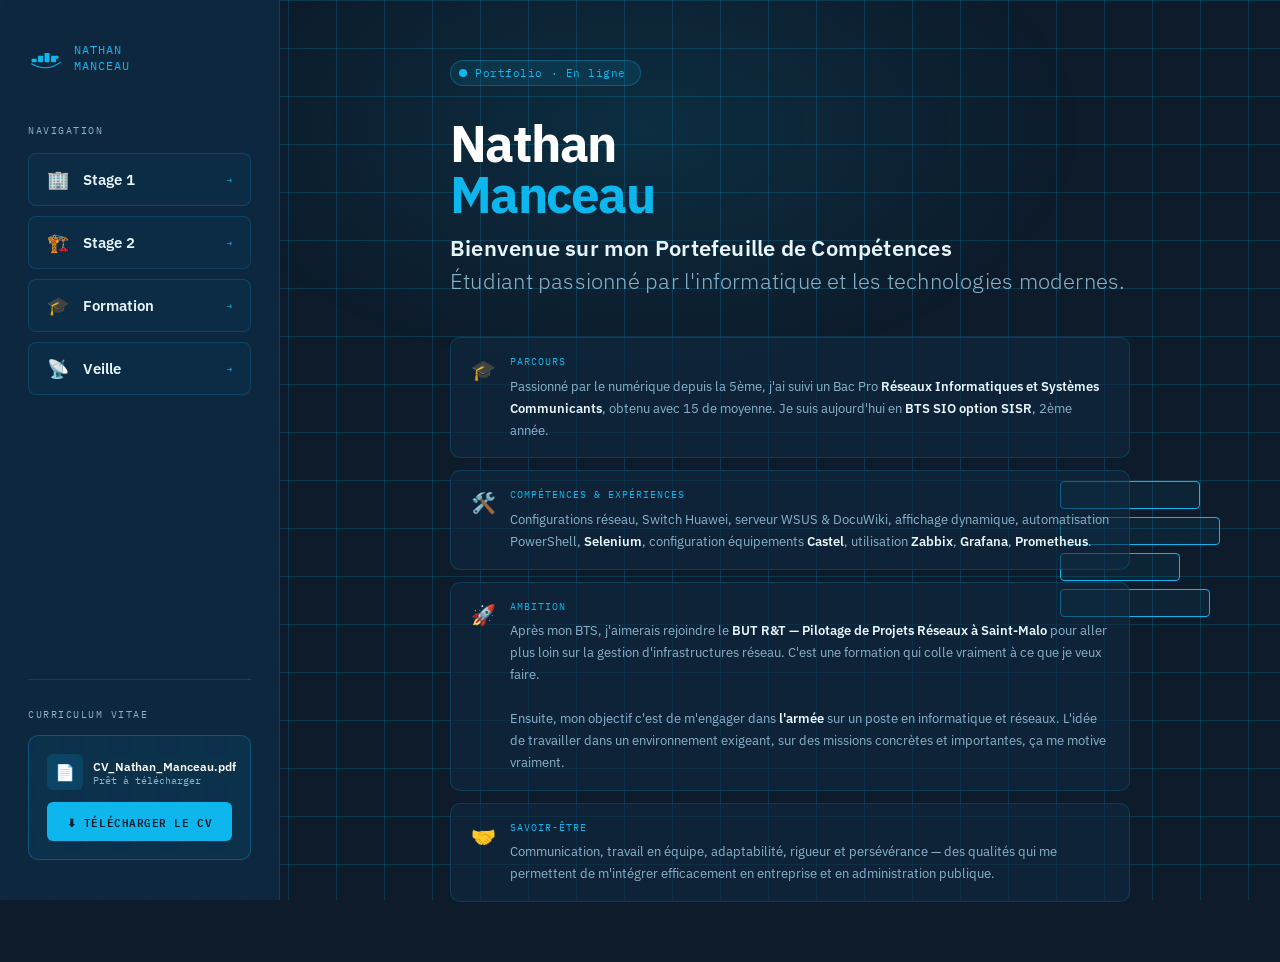
==== index.html @ 055d8391 "Rename portfolio.html to index.html" ====
<!DOCTYPE html>
<html lang="fr">
<head>
<meta charset="UTF-8">
<meta name="viewport" content="width=device-width, initial-scale=1.0">
<title>Nathan Manceau — Portfolio</title>
<link href="https://fonts.googleapis.com/css2?family=IBM+Plex+Mono:wght@400;500;600&family=IBM+Plex+Sans:wght@300;400;600;700&display=swap" rel="stylesheet">
<style>
  :root {
    --docker-dark:   #0d1b2a;
    --docker-navy:   #0f2a44;
    --docker-blue:   #0db7ed;
    --docker-mid:    #1d6fa4;
    --docker-light:  #e8f6fd;
    --docker-grey:   #8ab4cc;
    --docker-border: rgba(13,183,237,0.18);
    --white:         #ffffff;
  }

  * { margin: 0; padding: 0; box-sizing: border-box; }

  body {
    font-family: 'IBM Plex Sans', sans-serif;
    background: var(--docker-dark);
    color: var(--white);
    min-height: 100vh;
    display: flex;
    overflow-x: hidden;
  }

  /* ── BACKGROUND grid ── */
  body::before {
    content: '';
    position: fixed;
    inset: 0;
    background-image:
      linear-gradient(var(--docker-border) 1px, transparent 1px),
      linear-gradient(90deg, var(--docker-border) 1px, transparent 1px);
    background-size: 48px 48px;
    pointer-events: none;
    z-index: 0;
  }

  /* glow blob */
  body::after {
    content: '';
    position: fixed;
    top: -120px; left: 50%;
    transform: translateX(-50%);
    width: 900px; height: 500px;
    border-radius: 50%;
    background: radial-gradient(ellipse, rgba(13,183,237,0.12) 0%, transparent 70%);
    pointer-events: none;
    z-index: 0;
  }

  /* ── SIDEBAR ── */
  .sidebar {
    position: fixed;
    left: 0; top: 0; bottom: 0;
    width: 280px;
    background: rgba(15,42,68,0.85);
    backdrop-filter: blur(12px);
    border-right: 1px solid var(--docker-border);
    display: flex;
    flex-direction: column;
    padding: 40px 28px;
    z-index: 10;
    animation: slideInLeft 0.6s ease both;
  }

  .sidebar-logo {
    display: flex;
    align-items: center;
    gap: 10px;
    margin-bottom: 48px;
  }

  /* Docker whale icon (SVG inline) */
  .whale-icon {
    width: 36px; height: 36px;
    flex-shrink: 0;
  }

  .sidebar-brand {
    font-family: 'IBM Plex Mono', monospace;
    font-size: 12px;
    color: var(--docker-blue);
    letter-spacing: 0.08em;
    text-transform: uppercase;
    line-height: 1.3;
  }

  .nav-label {
    font-family: 'IBM Plex Mono', monospace;
    font-size: 10px;
    color: var(--docker-grey);
    text-transform: uppercase;
    letter-spacing: 0.15em;
    margin-bottom: 16px;
  }

  .nav-buttons {
    display: flex;
    flex-direction: column;
    gap: 10px;
    flex: 1;
  }

  .nav-btn {
    display: flex;
    align-items: center;
    gap: 14px;
    padding: 14px 18px;
    border: 1px solid var(--docker-border);
    border-radius: 8px;
    background: rgba(13,183,237,0.04);
    color: var(--docker-light);
    font-family: 'IBM Plex Sans', sans-serif;
    font-size: 0.92rem;
    font-weight: 600;
    cursor: pointer;
    text-decoration: none;
    transition: all 0.22s ease;
    position: relative;
    overflow: hidden;
  }

  .nav-btn::before {
    content: '';
    position: absolute;
    left: 0; top: 0; bottom: 0;
    width: 3px;
    background: var(--docker-blue);
    transform: scaleY(0);
    transition: transform 0.22s ease;
    border-radius: 0 2px 2px 0;
  }

  .nav-btn:hover {
    background: rgba(13,183,237,0.12);
    border-color: rgba(13,183,237,0.45);
    color: var(--white);
    transform: translateX(4px);
  }

  .nav-btn:hover::before { transform: scaleY(1); }

  .nav-btn .btn-icon {
    font-size: 18px;
    flex-shrink: 0;
  }

  .nav-btn .btn-tag {
    font-family: 'IBM Plex Mono', monospace;
    font-size: 9px;
    color: var(--docker-blue);
    margin-left: auto;
    opacity: 0.7;
  }

  /* CV section */
  .cv-section {
    margin-top: auto;
    padding-top: 28px;
    border-top: 1px solid var(--docker-border);
  }

  .cv-label {
    font-family: 'IBM Plex Mono', monospace;
    font-size: 10px;
    color: var(--docker-grey);
    text-transform: uppercase;
    letter-spacing: 0.15em;
    margin-bottom: 14px;
  }

  .cv-card {
    background: rgba(13,183,237,0.07);
    border: 1px solid rgba(13,183,237,0.3);
    border-radius: 10px;
    padding: 18px;
    display: flex;
    flex-direction: column;
    gap: 12px;
  }

  .cv-file {
    display: flex;
    align-items: center;
    gap: 10px;
  }

  .cv-file-icon {
    width: 36px; height: 36px;
    background: rgba(13,183,237,0.15);
    border-radius: 6px;
    display: flex; align-items: center; justify-content: center;
    font-size: 16px;
    flex-shrink: 0;
  }

  .cv-file-info { flex: 1; }
  .cv-file-name {
    font-size: 0.78rem;
    font-weight: 600;
    color: var(--white);
  }
  .cv-file-size {
    font-family: 'IBM Plex Mono', monospace;
    font-size: 10px;
    color: var(--docker-grey);
  }

  .cv-download-btn {
    display: flex;
    align-items: center;
    justify-content: center;
    gap: 8px;
    padding: 10px;
    background: var(--docker-blue);
    color: var(--docker-dark);
    font-family: 'IBM Plex Mono', monospace;
    font-size: 11px;
    font-weight: 600;
    letter-spacing: 0.05em;
    text-transform: uppercase;
    border: none;
    border-radius: 6px;
    cursor: pointer;
    text-decoration: none;
    transition: all 0.2s ease;
  }

  .cv-download-btn:hover {
    background: #30ccf5;
    transform: translateY(-1px);
    box-shadow: 0 6px 20px rgba(13,183,237,0.35);
  }

  /* ── MAIN ── */
  .main {
    margin-left: 280px;
    flex: 1;
    display: flex;
    flex-direction: column;
    align-items: center;
    justify-content: center;
    min-height: 100vh;
    padding: 60px 60px 60px 80px;
    position: relative;
    z-index: 1;
  }

  .hero {
    max-width: 680px;
    width: 100%;
    animation: fadeUp 0.7s 0.2s ease both;
  }

  .hero-chip {
    display: inline-flex;
    align-items: center;
    gap: 8px;
    background: rgba(13,183,237,0.1);
    border: 1px solid rgba(13,183,237,0.3);
    border-radius: 20px;
    padding: 5px 14px 5px 8px;
    margin-bottom: 32px;
  }

  .chip-dot {
    width: 8px; height: 8px;
    border-radius: 50%;
    background: var(--docker-blue);
    animation: pulse 2s ease infinite;
  }

  .chip-text {
    font-family: 'IBM Plex Mono', monospace;
    font-size: 11px;
    color: var(--docker-blue);
    letter-spacing: 0.05em;
  }

  .hero-name {
    font-size: clamp(2.4rem, 4vw, 3.8rem);
    font-weight: 700;
    letter-spacing: -0.03em;
    line-height: 1;
    margin-bottom: 12px;
    color: var(--white);
  }

  .hero-name span {
    color: var(--docker-blue);
  }

  .hero-title {
    font-size: clamp(1rem, 2vw, 1.35rem);
    font-weight: 300;
    color: var(--docker-grey);
    letter-spacing: 0.01em;
    margin-bottom: 40px;
    line-height: 1.5;
  }

  .hero-title strong {
    color: var(--docker-light);
    font-weight: 600;
  }

  /* Container cards row */
  .container-row {
    display: flex;
    gap: 12px;
    flex-wrap: wrap;
    margin-top: 8px;
  }

  .container-card {
    background: rgba(15,42,68,0.7);
    border: 1px solid var(--docker-border);
    border-radius: 10px;
    padding: 14px 20px;
    display: flex;
    align-items: center;
    gap: 10px;
    font-family: 'IBM Plex Mono', monospace;
    font-size: 11px;
    color: var(--docker-grey);
    transition: all 0.2s ease;
  }

  .container-card:hover {
    border-color: rgba(13,183,237,0.4);
    color: var(--docker-light);
  }

  .container-card .status-dot {
    width: 6px; height: 6px;
    border-radius: 50%;
    background: #3ddc84;
    flex-shrink: 0;
  }

  /* decorative docker stack */
  .docker-stack {
    position: absolute;
    right: 60px;
    top: 50%;
    transform: translateY(-50%);
    display: flex;
    flex-direction: column;
    gap: 8px;
    opacity: 0.25;
    pointer-events: none;
    animation: fadeUp 1s 0.5s ease both;
  }

  .stack-block {
    width: 140px;
    height: 28px;
    border: 1px solid var(--docker-blue);
    border-radius: 4px;
    background: rgba(13,183,237,0.06);
  }

  .stack-block:nth-child(2) { width: 160px; }
  .stack-block:nth-child(3) { width: 120px; }
  .stack-block:nth-child(4) { width: 150px; }

  /* ── BIO ── */
  .bio { display: flex; flex-direction: column; gap: 12px; margin-top: 8px; }

  .bio-block {
    display: flex; align-items: flex-start; gap: 14px;
    background: rgba(15,42,68,0.6);
    border: 1px solid var(--docker-border);
    border-radius: 10px;
    padding: 16px 20px;
    transition: border-color 0.2s ease;
  }

  .bio-block:hover { border-color: rgba(13,183,237,0.35); }
  .bio-icon { font-size: 20px; flex-shrink: 0; margin-top: 2px; }

  .bio-text { font-size: 0.83rem; color: var(--docker-grey); line-height: 1.65; }
  .bio-text strong { color: var(--docker-light); font-weight: 600; }

  .bio-heading {
    font-family: 'IBM Plex Mono', monospace;
    font-size: 10px; color: var(--docker-blue);
    text-transform: uppercase; letter-spacing: 0.1em; margin-bottom: 5px;
  }

  /* ── ANIMATIONS ── */
  @keyframes fadeUp {
    from { opacity: 0; transform: translateY(24px); }
    to   { opacity: 1; transform: translateY(0); }
  }

  @keyframes slideInLeft {
    from { opacity: 0; transform: translateX(-30px); }
    to   { opacity: 1; transform: translateX(0); }
  }

  @keyframes pulse {
    0%, 100% { opacity: 1; transform: scale(1); }
    50%       { opacity: 0.5; transform: scale(0.85); }
  }

  /* ── RESPONSIVE ── */
  @media (max-width: 768px) {
    .sidebar { width: 100%; position: relative; height: auto; border-right: none; border-bottom: 1px solid var(--docker-border); }
    body { flex-direction: column; }
    .main { margin-left: 0; padding: 40px 24px; }
    .docker-stack { display: none; }
  }
</style>
</head>
<body>

<!-- ── SIDEBAR ── -->
<aside class="sidebar">

  <div class="sidebar-logo" style="cursor:pointer;" onclick="window.location.href='index.html'">
    <!-- Docker whale SVG -->
    <svg class="whale-icon" viewBox="0 0 100 100" fill="none" xmlns="http://www.w3.org/2000/svg">
      <rect x="10" y="52" width="14" height="10" rx="2" fill="#0db7ed"/>
      <rect x="28" y="44" width="14" height="18" rx="2" fill="#0db7ed"/>
      <rect x="46" y="36" width="14" height="26" rx="2" fill="#0db7ed"/>
      <rect x="64" y="44" width="14" height="18" rx="2" fill="#0db7ed"/>
      <path d="M10 66 Q50 90 90 62" stroke="#0db7ed" stroke-width="3" fill="none" stroke-linecap="round"/>
      <circle cx="80" cy="48" r="5" fill="#0db7ed"/>
    </svg>
    <div class="sidebar-brand">Nathan<br>Manceau</div>
  </div>

  <div class="nav-label">Navigation</div>
  <nav class="nav-buttons">
    <a href="stage1.html" class="nav-btn">
      <span class="btn-icon">🏢</span>
      Stage 1
      <span class="btn-tag">→</span>
    </a>
    <a href="stage2.html" class="nav-btn">
      <span class="btn-icon">🏗️</span>
      Stage 2
      <span class="btn-tag">→</span>
    </a>
    <a href="#" class="nav-btn">
      <span class="btn-icon">🎓</span>
      Formation
      <span class="btn-tag">→</span>
    </a>
    <a href="#" class="nav-btn">
      <span class="btn-icon">📡</span>
      Veille
      <span class="btn-tag">→</span>
    </a>
  </nav>

  <!-- CV -->
  <div class="cv-section">
    <div class="cv-label">Curriculum Vitae</div>
    <div class="cv-card">
      <div class="cv-file">
        <div class="cv-file-icon">📄</div>
        <div class="cv-file-info">
          <div class="cv-file-name">CV_Nathan_Manceau.pdf</div>
          <div class="cv-file-size">Prêt à télécharger</div>
        </div>
      </div>
      <a href="#" class="cv-download-btn" download>
        ⬇ Télécharger le CV
      </a>
    </div>
  </div>

</aside>

<!-- ── MAIN ── -->
<main class="main">

  <!-- Decorative stack -->
  <div class="docker-stack">
    <div class="stack-block"></div>
    <div class="stack-block"></div>
    <div class="stack-block"></div>
    <div class="stack-block"></div>
  </div>

  <div class="hero">
    <div class="hero-chip">
      <div class="chip-dot"></div>
      <span class="chip-text">Portfolio · En ligne</span>
    </div>

    <h2 class="hero-name">Nathan<br><span>Manceau</span></h2>

    <p class="hero-title">
      <strong>Bienvenue sur mon Portefeuille de Compétences</strong><br>
      Étudiant passionné par l'informatique et les technologies modernes.
    </p>

    <div class="bio">
      <div class="bio-block">
        <div class="bio-icon">🎓</div>
        <div class="bio-text">
          <div class="bio-heading">Parcours</div>
          Passionné par le numérique depuis la 5ème, j'ai suivi un Bac Pro <strong>Réseaux Informatiques et Systèmes Communicants</strong>, obtenu avec 15 de moyenne. Je suis aujourd'hui en <strong>BTS SIO option SISR</strong>, 2ème année.
        </div>
      </div>
      <div class="bio-block">
        <div class="bio-icon">🛠️</div>
        <div class="bio-text">
          <div class="bio-heading">Compétences & Expériences</div>
          Configurations réseau, Switch Huawei, serveur WSUS & DocuWiki, affichage dynamique, automatisation PowerShell, <strong>Selenium</strong>, configuration équipements <strong>Castel</strong>, utilisation <strong>Zabbix</strong>, <strong>Grafana</strong>, <strong>Prometheus</strong>.
        </div>
      </div>
      <div class="bio-block">
        <div class="bio-icon">🚀</div>
        <div class="bio-text">
          <div class="bio-heading">Ambition</div>
          Après mon BTS, j'aimerais rejoindre le <strong>BUT R&T — Pilotage de Projets Réseaux à Saint-Malo</strong> pour aller plus loin sur la gestion d'infrastructures réseau. C'est une formation qui colle vraiment à ce que je veux faire.<br><br>
          Ensuite, mon objectif c'est de m'engager dans <strong>l'armée</strong> sur un poste en informatique et réseaux. L'idée de travailler dans un environnement exigeant, sur des missions concrètes et importantes, ça me motive vraiment.
        </div>
      </div>
      <div class="bio-block">
        <div class="bio-icon">🤝</div>
        <div class="bio-text">
          <div class="bio-heading">Savoir-être</div>
          Communication, travail en équipe, adaptabilité, rigueur et persévérance — des qualités qui me permettent de m'intégrer efficacement en entreprise et en administration publique.
        </div>
      </div>
    </div>
  </div>

</main>

</body>
</html>
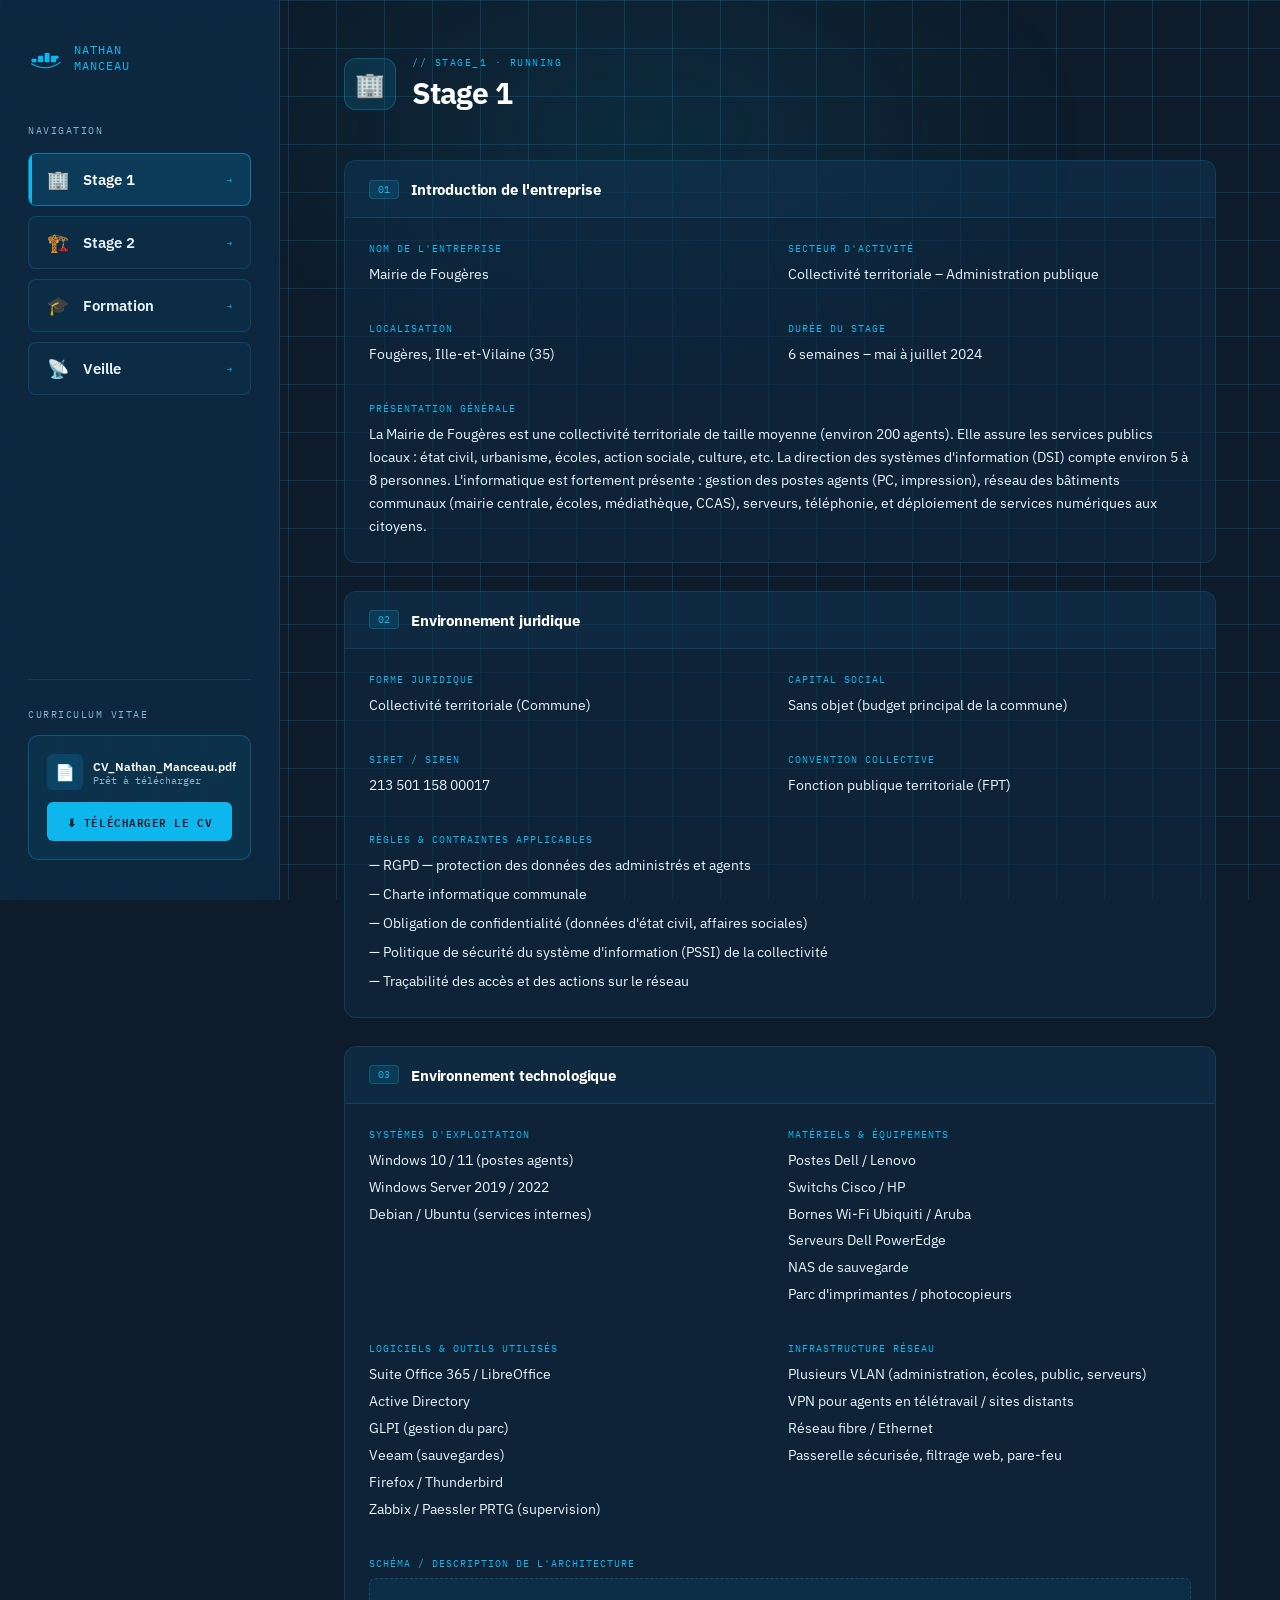
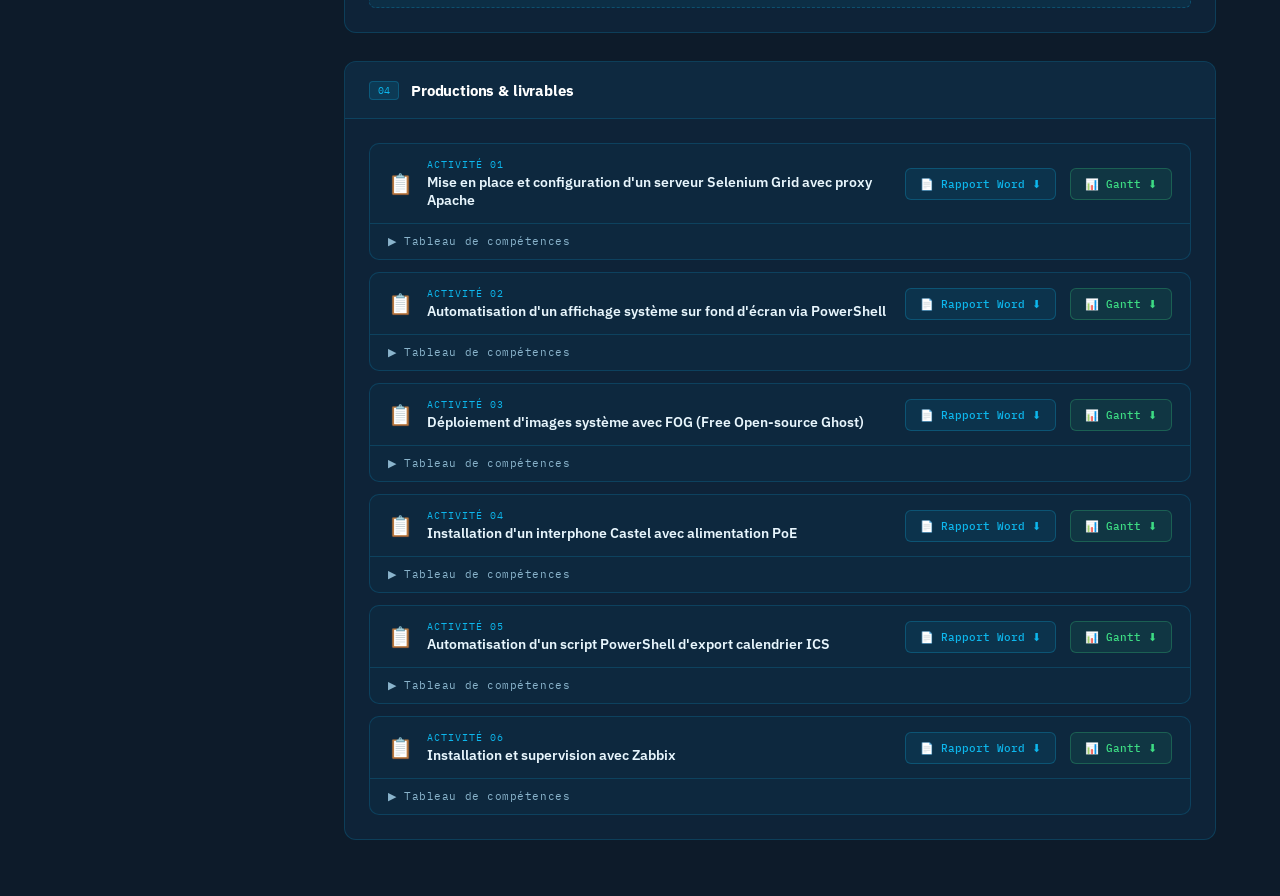
==== commit 2f9db004: "Update index.html" ====
--- a/index.html
+++ b/index.html
@@ -3,7 +3,7 @@
 <head>
 <meta charset="UTF-8">
 <meta name="viewport" content="width=device-width, initial-scale=1.0">
-<title>Nathan Manceau — Portfolio</title>
+<title>Nathan Manceau — Stage 1</title>
 <link href="https://fonts.googleapis.com/css2?family=IBM+Plex+Mono:wght@400;500;600&family=IBM+Plex+Sans:wght@300;400;600;700&display=swap" rel="stylesheet">
 <style>
   :root {
@@ -15,6 +15,7 @@
     --docker-grey:   #8ab4cc;
     --docker-border: rgba(13,183,237,0.18);
     --white:         #ffffff;
+    --placeholder:   rgba(13,183,237,0.07);
   }
 
   * { margin: 0; padding: 0; box-sizing: border-box; }
@@ -28,20 +29,16 @@
     overflow-x: hidden;
   }
 
-  /* ── BACKGROUND grid ── */
   body::before {
     content: '';
-    position: fixed;
-    inset: 0;
+    position: fixed; inset: 0;
     background-image:
       linear-gradient(var(--docker-border) 1px, transparent 1px),
       linear-gradient(90deg, var(--docker-border) 1px, transparent 1px);
     background-size: 48px 48px;
-    pointer-events: none;
-    z-index: 0;
-  }
-
-  /* glow blob */
+    pointer-events: none; z-index: 0;
+  }
+
   body::after {
     content: '';
     position: fixed;
@@ -49,9 +46,8 @@
     transform: translateX(-50%);
     width: 900px; height: 500px;
     border-radius: 50%;
-    background: radial-gradient(ellipse, rgba(13,183,237,0.12) 0%, transparent 70%);
-    pointer-events: none;
-    z-index: 0;
+    background: radial-gradient(ellipse, rgba(13,183,237,0.10) 0%, transparent 70%);
+    pointer-events: none; z-index: 0;
   }
 
   /* ── SIDEBAR ── */
@@ -66,366 +62,453 @@
     flex-direction: column;
     padding: 40px 28px;
     z-index: 10;
-    animation: slideInLeft 0.6s ease both;
-  }
-
-  .sidebar-logo {
-    display: flex;
-    align-items: center;
-    gap: 10px;
-    margin-bottom: 48px;
-  }
-
-  /* Docker whale icon (SVG inline) */
-  .whale-icon {
-    width: 36px; height: 36px;
-    flex-shrink: 0;
-  }
-
+  }
+
+  .sidebar-logo { display: flex; align-items: center; gap: 10px; margin-bottom: 48px; }
+  .whale-icon { width: 36px; height: 36px; flex-shrink: 0; }
   .sidebar-brand {
     font-family: 'IBM Plex Mono', monospace;
-    font-size: 12px;
-    color: var(--docker-blue);
-    letter-spacing: 0.08em;
-    text-transform: uppercase;
-    line-height: 1.3;
+    font-size: 12px; color: var(--docker-blue);
+    letter-spacing: 0.08em; text-transform: uppercase; line-height: 1.3;
   }
 
   .nav-label {
     font-family: 'IBM Plex Mono', monospace;
-    font-size: 10px;
-    color: var(--docker-grey);
-    text-transform: uppercase;
-    letter-spacing: 0.15em;
-    margin-bottom: 16px;
-  }
-
-  .nav-buttons {
-    display: flex;
-    flex-direction: column;
-    gap: 10px;
-    flex: 1;
-  }
+    font-size: 10px; color: var(--docker-grey);
+    text-transform: uppercase; letter-spacing: 0.15em; margin-bottom: 16px;
+  }
+
+  .nav-buttons { display: flex; flex-direction: column; gap: 10px; flex: 1; }
 
   .nav-btn {
-    display: flex;
-    align-items: center;
-    gap: 14px;
+    display: flex; align-items: center; gap: 14px;
     padding: 14px 18px;
     border: 1px solid var(--docker-border);
     border-radius: 8px;
     background: rgba(13,183,237,0.04);
     color: var(--docker-light);
     font-family: 'IBM Plex Sans', sans-serif;
-    font-size: 0.92rem;
-    font-weight: 600;
-    cursor: pointer;
-    text-decoration: none;
+    font-size: 0.92rem; font-weight: 600;
+    cursor: pointer; text-decoration: none;
     transition: all 0.22s ease;
-    position: relative;
-    overflow: hidden;
+    position: relative; overflow: hidden;
   }
 
   .nav-btn::before {
     content: '';
-    position: absolute;
-    left: 0; top: 0; bottom: 0;
-    width: 3px;
-    background: var(--docker-blue);
-    transform: scaleY(0);
-    transition: transform 0.22s ease;
+    position: absolute; left: 0; top: 0; bottom: 0;
+    width: 3px; background: var(--docker-blue);
+    transform: scaleY(0); transition: transform 0.22s ease;
     border-radius: 0 2px 2px 0;
   }
 
-  .nav-btn:hover {
-    background: rgba(13,183,237,0.12);
-    border-color: rgba(13,183,237,0.45);
-    color: var(--white);
-    transform: translateX(4px);
-  }
-
+  .nav-btn:hover { background: rgba(13,183,237,0.12); border-color: rgba(13,183,237,0.45); color: var(--white); transform: translateX(4px); }
   .nav-btn:hover::before { transform: scaleY(1); }
-
-  .nav-btn .btn-icon {
-    font-size: 18px;
-    flex-shrink: 0;
-  }
-
-  .nav-btn .btn-tag {
-    font-family: 'IBM Plex Mono', monospace;
-    font-size: 9px;
-    color: var(--docker-blue);
-    margin-left: auto;
-    opacity: 0.7;
-  }
-
-  /* CV section */
-  .cv-section {
-    margin-top: auto;
-    padding-top: 28px;
-    border-top: 1px solid var(--docker-border);
-  }
-
-  .cv-label {
-    font-family: 'IBM Plex Mono', monospace;
-    font-size: 10px;
-    color: var(--docker-grey);
-    text-transform: uppercase;
-    letter-spacing: 0.15em;
-    margin-bottom: 14px;
-  }
-
-  .cv-card {
-    background: rgba(13,183,237,0.07);
-    border: 1px solid rgba(13,183,237,0.3);
-    border-radius: 10px;
-    padding: 18px;
-    display: flex;
-    flex-direction: column;
-    gap: 12px;
-  }
-
-  .cv-file {
-    display: flex;
-    align-items: center;
-    gap: 10px;
-  }
-
-  .cv-file-icon {
-    width: 36px; height: 36px;
-    background: rgba(13,183,237,0.15);
-    border-radius: 6px;
-    display: flex; align-items: center; justify-content: center;
-    font-size: 16px;
-    flex-shrink: 0;
-  }
-
+  .nav-btn.active { background: rgba(13,183,237,0.15); border-color: rgba(13,183,237,0.5); color: var(--white); }
+  .nav-btn.active::before { transform: scaleY(1); }
+  .nav-btn .btn-icon { font-size: 18px; flex-shrink: 0; }
+  .nav-btn .btn-tag { font-family: 'IBM Plex Mono', monospace; font-size: 9px; color: var(--docker-blue); margin-left: auto; opacity: 0.7; }
+
+  /* CV */
+  .cv-section { margin-top: auto; padding-top: 28px; border-top: 1px solid var(--docker-border); }
+  .cv-label { font-family: 'IBM Plex Mono', monospace; font-size: 10px; color: var(--docker-grey); text-transform: uppercase; letter-spacing: 0.15em; margin-bottom: 14px; }
+  .cv-card { background: rgba(13,183,237,0.07); border: 1px solid rgba(13,183,237,0.3); border-radius: 10px; padding: 18px; display: flex; flex-direction: column; gap: 12px; }
+  .cv-file { display: flex; align-items: center; gap: 10px; }
+  .cv-file-icon { width: 36px; height: 36px; background: rgba(13,183,237,0.15); border-radius: 6px; display: flex; align-items: center; justify-content: center; font-size: 16px; flex-shrink: 0; }
   .cv-file-info { flex: 1; }
-  .cv-file-name {
-    font-size: 0.78rem;
-    font-weight: 600;
-    color: var(--white);
-  }
-  .cv-file-size {
-    font-family: 'IBM Plex Mono', monospace;
-    font-size: 10px;
-    color: var(--docker-grey);
-  }
-
-  .cv-download-btn {
-    display: flex;
-    align-items: center;
-    justify-content: center;
-    gap: 8px;
-    padding: 10px;
-    background: var(--docker-blue);
-    color: var(--docker-dark);
-    font-family: 'IBM Plex Mono', monospace;
-    font-size: 11px;
-    font-weight: 600;
-    letter-spacing: 0.05em;
-    text-transform: uppercase;
-    border: none;
-    border-radius: 6px;
-    cursor: pointer;
-    text-decoration: none;
-    transition: all 0.2s ease;
-  }
-
-  .cv-download-btn:hover {
-    background: #30ccf5;
-    transform: translateY(-1px);
-    box-shadow: 0 6px 20px rgba(13,183,237,0.35);
-  }
+  .cv-file-name { font-size: 0.78rem; font-weight: 600; color: var(--white); }
+  .cv-file-size { font-family: 'IBM Plex Mono', monospace; font-size: 10px; color: var(--docker-grey); }
+  .cv-download-btn { display: flex; align-items: center; justify-content: center; gap: 8px; padding: 10px; background: var(--docker-blue); color: var(--docker-dark); font-family: 'IBM Plex Mono', monospace; font-size: 11px; font-weight: 600; letter-spacing: 0.05em; text-transform: uppercase; border: none; border-radius: 6px; cursor: pointer; text-decoration: none; transition: all 0.2s ease; }
+  .cv-download-btn:hover { background: #30ccf5; transform: translateY(-1px); box-shadow: 0 6px 20px rgba(13,183,237,0.35); }
 
   /* ── MAIN ── */
   .main {
     margin-left: 280px;
     flex: 1;
-    display: flex;
-    flex-direction: column;
-    align-items: center;
-    justify-content: center;
-    min-height: 100vh;
-    padding: 60px 60px 60px 80px;
+    padding: 56px 64px;
     position: relative;
     z-index: 1;
-  }
-
-  .hero {
-    max-width: 680px;
+    max-width: calc(100% - 280px);
+  }
+
+  /* Page header */
+  .page-header {
+    display: flex; align-items: center; gap: 16px;
+    margin-bottom: 48px;
+    animation: fadeUp 0.5s ease both;
+  }
+
+  .page-icon {
+    width: 52px; height: 52px;
+    background: rgba(13,183,237,0.12);
+    border: 1px solid rgba(13,183,237,0.3);
+    border-radius: 12px;
+    display: flex; align-items: center; justify-content: center;
+    font-size: 24px; flex-shrink: 0;
+  }
+
+  .page-title-block {}
+  .page-eyebrow {
+    font-family: 'IBM Plex Mono', monospace;
+    font-size: 10px; color: var(--docker-blue);
+    text-transform: uppercase; letter-spacing: 0.15em; margin-bottom: 4px;
+  }
+
+  .page-title {
+    font-size: 1.9rem; font-weight: 700;
+    letter-spacing: -0.03em; color: var(--white);
+  }
+
+  /* Sections */
+  .sections { display: flex; flex-direction: column; gap: 28px; }
+
+  .section {
+    background: rgba(15,42,68,0.6);
+    border: 1px solid var(--docker-border);
+    border-radius: 12px;
+    overflow: hidden;
+    animation: fadeUp 0.5s ease both;
+  }
+
+  .section:nth-child(1) { animation-delay: 0.1s; }
+  .section:nth-child(2) { animation-delay: 0.2s; }
+  .section:nth-child(3) { animation-delay: 0.3s; }
+  .section:nth-child(4) { animation-delay: 0.4s; }
+
+  .section-head {
+    display: flex; align-items: center; gap: 12px;
+    padding: 18px 24px;
+    border-bottom: 1px solid var(--docker-border);
+    background: rgba(13,183,237,0.04);
+  }
+
+  .section-num {
+    font-family: 'IBM Plex Mono', monospace;
+    font-size: 10px; color: var(--docker-blue);
+    background: rgba(13,183,237,0.12);
+    border: 1px solid rgba(13,183,237,0.25);
+    border-radius: 4px; padding: 2px 8px;
+    flex-shrink: 0;
+  }
+
+  .section-title {
+    font-size: 0.95rem; font-weight: 700;
+    letter-spacing: -0.01em;
+  }
+
+  .section-body { padding: 24px; }
+
+  /* Placeholder field */
+  .field { margin-bottom: 20px; }
+  .field:last-child { margin-bottom: 0; }
+
+  .field-label {
+    font-family: 'IBM Plex Mono', monospace;
+    font-size: 10px; color: var(--docker-blue);
+    text-transform: uppercase; letter-spacing: 0.1em;
+    margin-bottom: 8px;
+  }
+
+  .field-value {
+    font-size: 0.87rem; color: var(--docker-light);
+    line-height: 1.65;
+  }
+
+  .placeholder {
+    display: inline-flex; align-items: center; gap: 6px;
+    background: var(--placeholder);
+    border: 1px dashed rgba(13,183,237,0.25);
+    border-radius: 6px;
+    padding: 8px 14px;
+    font-family: 'IBM Plex Mono', monospace;
+    font-size: 11px; color: rgba(138,180,204,0.6);
+    font-style: italic;
     width: 100%;
-    animation: fadeUp 0.7s 0.2s ease both;
-  }
-
-  .hero-chip {
-    display: inline-flex;
-    align-items: center;
-    gap: 8px;
+  }
+
+  .placeholder-block {
+    background: var(--placeholder);
+    border: 1px dashed rgba(13,183,237,0.25);
+    border-radius: 6px;
+    padding: 14px 18px;
+    font-family: 'IBM Plex Mono', monospace;
+    font-size: 11px; color: rgba(138,180,204,0.5);
+    font-style: italic; line-height: 1.8;
+    width: 100%;
+  }
+
+  /* Two-col grid */
+  .two-col { display: grid; grid-template-columns: 1fr 1fr; gap: 16px; }
+
+  /* ── TABLEAU ACTIVITÉS ── */
+  .table-wrap { overflow-x: auto; }
+
+  table {
+    width: 100%; border-collapse: collapse;
+    font-size: 0.8rem;
+  }
+
+  thead tr {
     background: rgba(13,183,237,0.1);
-    border: 1px solid rgba(13,183,237,0.3);
-    border-radius: 20px;
-    padding: 5px 14px 5px 8px;
-    margin-bottom: 32px;
-  }
-
-  .chip-dot {
-    width: 8px; height: 8px;
-    border-radius: 50%;
-    background: var(--docker-blue);
-    animation: pulse 2s ease infinite;
-  }
-
-  .chip-text {
-    font-family: 'IBM Plex Mono', monospace;
-    font-size: 11px;
-    color: var(--docker-blue);
-    letter-spacing: 0.05em;
-  }
-
-  .hero-name {
-    font-size: clamp(2.4rem, 4vw, 3.8rem);
-    font-weight: 700;
-    letter-spacing: -0.03em;
-    line-height: 1;
-    margin-bottom: 12px;
-    color: var(--white);
-  }
-
-  .hero-name span {
-    color: var(--docker-blue);
-  }
-
-  .hero-title {
-    font-size: clamp(1rem, 2vw, 1.35rem);
-    font-weight: 300;
-    color: var(--docker-grey);
-    letter-spacing: 0.01em;
-    margin-bottom: 40px;
+    border-bottom: 1px solid rgba(13,183,237,0.3);
+  }
+
+  th {
+    font-family: 'IBM Plex Mono', monospace;
+    font-size: 9px; color: var(--docker-blue);
+    text-transform: uppercase; letter-spacing: 0.1em;
+    padding: 12px 16px; text-align: left; font-weight: 500;
+  }
+
+  td {
+    padding: 12px 16px;
+    color: var(--docker-light);
+    border-bottom: 1px solid rgba(13,183,237,0.08);
+    vertical-align: top;
     line-height: 1.5;
   }
 
-  .hero-title strong {
-    color: var(--docker-light);
-    font-weight: 600;
-  }
-
-  /* Container cards row */
-  .container-row {
-    display: flex;
+  tr:last-child td { border-bottom: none; }
+  tr:hover td { background: rgba(13,183,237,0.04); }
+
+  .badge {
+    display: inline-block;
+    font-family: 'IBM Plex Mono', monospace;
+    font-size: 9px; padding: 2px 8px;
+    border-radius: 20px; white-space: nowrap;
+    text-transform: uppercase; letter-spacing: 0.05em;
+  }
+
+  .badge-b1 { background: rgba(13,183,237,0.12); color: var(--docker-blue); border: 1px solid rgba(13,183,237,0.2); }
+  .badge-b2 { background: rgba(61,220,132,0.12); color: #3ddc84; border: 1px solid rgba(61,220,132,0.2); }
+  .badge-b3 { background: rgba(255,170,68,0.12); color: #ffaa44; border: 1px solid rgba(255,170,68,0.2); }
+  .badge-todo { background: rgba(138,180,204,0.08); color: var(--docker-grey); border: 1px dashed rgba(138,180,204,0.2); font-style: italic; }
+
+  .note {
+    font-family: 'IBM Plex Mono', monospace;
+    font-size: 10px; color: var(--docker-grey);
+    margin-top: 12px; font-style: italic;
+  }
+
+  /* ── PRODUCTIONS ── */
+  .productions-grid {
+    display: grid;
+    grid-template-columns: repeat(auto-fill, minmax(220px, 1fr));
     gap: 12px;
-    flex-wrap: wrap;
-    margin-top: 8px;
-  }
-
-  .container-card {
-    background: rgba(15,42,68,0.7);
+  }
+
+  .prod-btn {
+    display: flex; align-items: center; gap: 14px;
+    padding: 16px 18px;
+    background: rgba(13,183,237,0.05);
     border: 1px solid var(--docker-border);
     border-radius: 10px;
-    padding: 14px 20px;
-    display: flex;
-    align-items: center;
-    gap: 10px;
-    font-family: 'IBM Plex Mono', monospace;
-    font-size: 11px;
+    text-decoration: none;
+    color: var(--docker-light);
+    transition: all 0.22s ease;
+    cursor: pointer;
+    position: relative; overflow: hidden;
+  }
+
+  .prod-btn::before {
+    content: '';
+    position: absolute; left: 0; top: 0; bottom: 0;
+    width: 3px; background: var(--docker-blue);
+    transform: scaleY(0); transition: transform 0.22s ease;
+    border-radius: 0 2px 2px 0;
+  }
+
+  .prod-btn:hover {
+    background: rgba(13,183,237,0.12);
+    border-color: rgba(13,183,237,0.45);
+    transform: translateY(-2px);
+    box-shadow: 0 8px 24px rgba(13,183,237,0.12);
+  }
+
+  .prod-btn:hover::before { transform: scaleY(1); }
+
+  .prod-btn.add-btn {
+    border-style: dashed;
+    border-color: rgba(13,183,237,0.2);
     color: var(--docker-grey);
-    transition: all 0.2s ease;
-  }
-
-  .container-card:hover {
-    border-color: rgba(13,183,237,0.4);
-    color: var(--docker-light);
-  }
-
-  .container-card .status-dot {
-    width: 6px; height: 6px;
-    border-radius: 50%;
-    background: #3ddc84;
-    flex-shrink: 0;
-  }
-
-  /* decorative docker stack */
-  .docker-stack {
-    position: absolute;
-    right: 60px;
-    top: 50%;
-    transform: translateY(-50%);
-    display: flex;
-    flex-direction: column;
-    gap: 8px;
-    opacity: 0.25;
-    pointer-events: none;
-    animation: fadeUp 1s 0.5s ease both;
-  }
-
-  .stack-block {
-    width: 140px;
-    height: 28px;
-    border: 1px solid var(--docker-blue);
-    border-radius: 4px;
-    background: rgba(13,183,237,0.06);
-  }
-
-  .stack-block:nth-child(2) { width: 160px; }
-  .stack-block:nth-child(3) { width: 120px; }
-  .stack-block:nth-child(4) { width: 150px; }
-
-  /* ── BIO ── */
-  .bio { display: flex; flex-direction: column; gap: 12px; margin-top: 8px; }
-
-  .bio-block {
-    display: flex; align-items: flex-start; gap: 14px;
-    background: rgba(15,42,68,0.6);
+  }
+
+  .prod-btn.add-btn:hover { color: var(--docker-light); border-style: solid; }
+
+  .prod-icon { font-size: 22px; flex-shrink: 0; }
+
+  .prod-info { flex: 1; min-width: 0; }
+  .prod-name { font-size: 0.83rem; font-weight: 600; white-space: nowrap; overflow: hidden; text-overflow: ellipsis; }
+  .prod-type { font-family: 'IBM Plex Mono', monospace; font-size: 10px; color: var(--docker-grey); margin-top: 2px; }
+
+  .prod-dl {
+    font-size: 16px; color: var(--docker-blue);
+    flex-shrink: 0; opacity: 0.7;
+    transition: opacity 0.2s, transform 0.2s;
+  }
+
+  .prod-btn:hover .prod-dl { opacity: 1; transform: translateY(2px); }
+
+  @keyframes fadeUp {
+    from { opacity: 0; transform: translateY(18px); }
+    to   { opacity: 1; transform: translateY(0); }
+  }
+
+
+  /* ── ACTIVITIES ── */
+  .activities-list { display: flex; flex-direction: column; gap: 12px; }
+
+  .activity-block {
     border: 1px solid var(--docker-border);
     border-radius: 10px;
-    padding: 16px 20px;
-    transition: border-color 0.2s ease;
-  }
-
-  .bio-block:hover { border-color: rgba(13,183,237,0.35); }
-  .bio-icon { font-size: 20px; flex-shrink: 0; margin-top: 2px; }
-
-  .bio-text { font-size: 0.83rem; color: var(--docker-grey); line-height: 1.65; }
-  .bio-text strong { color: var(--docker-light); font-weight: 600; }
-
-  .bio-heading {
-    font-family: 'IBM Plex Mono', monospace;
+    overflow: hidden;
+    background: rgba(13,183,237,0.03);
+  }
+
+  .activity-header { flex-wrap: wrap; row-gap: 8px; 
+    display: flex; align-items: center; gap: 14px;
+    padding: 14px 18px;
+    border-bottom: 1px solid var(--docker-border);
+  }
+
+  .activity-icon { font-size: 20px; flex-shrink: 0; }
+
+  .activity-meta { flex: 1; }
+  .activity-num {
+    font-family: "IBM Plex Mono", monospace;
     font-size: 10px; color: var(--docker-blue);
-    text-transform: uppercase; letter-spacing: 0.1em; margin-bottom: 5px;
-  }
-
-  /* ── ANIMATIONS ── */
-  @keyframes fadeUp {
-    from { opacity: 0; transform: translateY(24px); }
-    to   { opacity: 1; transform: translateY(0); }
-  }
-
-  @keyframes slideInLeft {
-    from { opacity: 0; transform: translateX(-30px); }
-    to   { opacity: 1; transform: translateX(0); }
-  }
-
-  @keyframes pulse {
-    0%, 100% { opacity: 1; transform: scale(1); }
-    50%       { opacity: 0.5; transform: scale(0.85); }
-  }
+    text-transform: uppercase; letter-spacing: 0.1em; margin-bottom: 2px;
+  }
+  .activity-name { font-size: 0.88rem; font-weight: 600; color: var(--docker-light); }
+
+  .activity-dl {
+    display: flex; align-items: center; gap: 7px;
+    padding: 8px 14px;
+    background: rgba(13,183,237,0.08);
+    border: 1px solid rgba(13,183,237,0.25);
+    border-radius: 6px;
+    color: var(--docker-blue);
+    font-family: "IBM Plex Mono", monospace;
+    font-size: 11px; font-weight: 500;
+    text-decoration: none; white-space: nowrap;
+    transition: all 0.2s ease;
+    flex-shrink: 0;
+  }
+
+  .gantt-dl { background: rgba(61,220,132,0.08); border-color: rgba(61,220,132,0.25); color: #3ddc84; }
+  .gantt-dl:hover { background: rgba(61,220,132,0.18); border-color: rgba(61,220,132,0.5); color: var(--white); }
+
+  .activity-dl:hover {
+    background: rgba(13,183,237,0.18);
+    border-color: rgba(13,183,237,0.5);
+    color: var(--white);
+  }
+
+  .competences-toggle {
+    padding: 10px 18px;
+    font-family: "IBM Plex Mono", monospace;
+    font-size: 11px; color: var(--docker-grey);
+    cursor: pointer;
+    user-select: none;
+    transition: color 0.2s, background 0.2s;
+    letter-spacing: 0.05em;
+  }
+
+  .competences-toggle:hover { color: var(--docker-blue); background: rgba(13,183,237,0.04); }
+  .competences-toggle.open { color: var(--docker-blue); }
+
+  .competences-body {
+    max-height: 0; overflow: hidden;
+    transition: max-height 0.4s cubic-bezier(0.4,0,0.2,1);
+    border-top: 1px solid transparent;
+  }
+
+  .competences-body.open {
+    max-height: 600px;
+    border-top-color: var(--docker-border);
+  }
+
+  .comp-table { width: 100%; border-collapse: collapse; font-size: 0.8rem; }
+  .comp-table th {
+    font-family: "IBM Plex Mono", monospace;
+    font-size: 9px; color: var(--docker-blue);
+    text-transform: uppercase; letter-spacing: 0.1em;
+    padding: 10px 16px; text-align: left;
+    background: rgba(13,183,237,0.06);
+    border-bottom: 1px solid rgba(13,183,237,0.15);
+  }
+  .comp-table td {
+    padding: 10px 16px;
+    color: var(--docker-light);
+    border-bottom: 1px solid rgba(13,183,237,0.06);
+    vertical-align: top; line-height: 1.5;
+  }
+  .comp-table tr:last-child td { border-bottom: none; }
+  .comp-table tr:hover td { background: rgba(13,183,237,0.04); }
 
   /* ── RESPONSIVE ── */
   @media (max-width: 768px) {
-    .sidebar { width: 100%; position: relative; height: auto; border-right: none; border-bottom: 1px solid var(--docker-border); }
     body { flex-direction: column; }
-    .main { margin-left: 0; padding: 40px 24px; }
+
+    .sidebar {
+      position: relative;
+      width: 100%;
+      height: auto;
+      border-right: none;
+      border-bottom: 1px solid var(--docker-border);
+      padding: 20px 20px 16px;
+    }
+
+    .sidebar-logo { margin-bottom: 16px; }
+
+    .nav-label { margin-bottom: 10px; }
+
+    .nav-buttons {
+      display: grid;
+      grid-template-columns: repeat(2, 1fr);
+      gap: 8px;
+      flex: none;
+    }
+
+    .nav-btn { padding: 10px 12px; font-size: 0.82rem; }
+
+    .cv-section {
+      margin-top: 16px;
+      padding-top: 16px;
+    }
+
+    .cv-card { flex-direction: row; align-items: center; gap: 10px; padding: 12px; }
+    .cv-file { flex: 1; }
+    .cv-download-btn { white-space: nowrap; padding: 8px 12px; }
+
+    .main {
+      margin-left: 0 !important;
+      max-width: 100% !important;
+      padding: 28px 20px 48px;
+      min-height: auto;
+    }
+
+    .page-header { margin-bottom: 28px; }
+    .page-title { font-size: 1.4rem; }
+
+    .two-col { grid-template-columns: 1fr; }
+
+    .hero-name { font-size: 2rem; }
     .docker-stack { display: none; }
-  }
+
+    .productions-grid { grid-template-columns: 1fr; }
+
+    .table-wrap { font-size: 0.75rem; }
+    th, td { padding: 8px 10px; }
+  }
+
 </style>
 </head>
 <body>
 
 <!-- ── SIDEBAR ── -->
 <aside class="sidebar">
-
   <div class="sidebar-logo" style="cursor:pointer;" onclick="window.location.href='index.html'">
-    <!-- Docker whale SVG -->
     <svg class="whale-icon" viewBox="0 0 100 100" fill="none" xmlns="http://www.w3.org/2000/svg">
       <rect x="10" y="52" width="14" height="10" rx="2" fill="#0db7ed"/>
       <rect x="28" y="44" width="14" height="18" rx="2" fill="#0db7ed"/>
@@ -439,29 +522,20 @@
 
   <div class="nav-label">Navigation</div>
   <nav class="nav-buttons">
-    <a href="stage1.html" class="nav-btn">
-      <span class="btn-icon">🏢</span>
-      Stage 1
-      <span class="btn-tag">→</span>
+    <a href="stage1.html" class="nav-btn active">
+      <span class="btn-icon">🏢</span> Stage 1 <span class="btn-tag">→</span>
     </a>
     <a href="stage2.html" class="nav-btn">
-      <span class="btn-icon">🏗️</span>
-      Stage 2
-      <span class="btn-tag">→</span>
+      <span class="btn-icon">🏗️</span> Stage 2 <span class="btn-tag">→</span>
     </a>
-    <a href="#" class="nav-btn">
-      <span class="btn-icon">🎓</span>
-      Formation
-      <span class="btn-tag">→</span>
+    <a href="formation.html" class="nav-btn">
+      <span class="btn-icon">🎓</span> Formation <span class="btn-tag">→</span>
     </a>
-    <a href="#" class="nav-btn">
-      <span class="btn-icon">📡</span>
-      Veille
-      <span class="btn-tag">→</span>
+    <a href="veille.html" class="nav-btn">
+      <span class="btn-icon">📡</span> Veille <span class="btn-tag">→</span>
     </a>
   </nav>
 
-  <!-- CV -->
   <div class="cv-section">
     <div class="cv-label">Curriculum Vitae</div>
     <div class="cv-card">
@@ -472,72 +546,296 @@
           <div class="cv-file-size">Prêt à télécharger</div>
         </div>
       </div>
-      <a href="#" class="cv-download-btn" download>
-        ⬇ Télécharger le CV
-      </a>
+      <a href="#" class="cv-download-btn" download>⬇ Télécharger le CV</a>
     </div>
   </div>
-
 </aside>
 
 <!-- ── MAIN ── -->
 <main class="main">
 
-  <!-- Decorative stack -->
-  <div class="docker-stack">
-    <div class="stack-block"></div>
-    <div class="stack-block"></div>
-    <div class="stack-block"></div>
-    <div class="stack-block"></div>
+  <div class="page-header">
+    <div class="page-icon">🏢</div>
+    <div class="page-title-block">
+      <div class="page-eyebrow">// stage_1 · running</div>
+      <h1 class="page-title">Stage 1</h1>
+    </div>
   </div>
 
-  <div class="hero">
-    <div class="hero-chip">
-      <div class="chip-dot"></div>
-      <span class="chip-text">Portfolio · En ligne</span>
-    </div>
-
-    <h2 class="hero-name">Nathan<br><span>Manceau</span></h2>
-
-    <p class="hero-title">
-      <strong>Bienvenue sur mon Portefeuille de Compétences</strong><br>
-      Étudiant passionné par l'informatique et les technologies modernes.
-    </p>
-
-    <div class="bio">
-      <div class="bio-block">
-        <div class="bio-icon">🎓</div>
-        <div class="bio-text">
-          <div class="bio-heading">Parcours</div>
-          Passionné par le numérique depuis la 5ème, j'ai suivi un Bac Pro <strong>Réseaux Informatiques et Systèmes Communicants</strong>, obtenu avec 15 de moyenne. Je suis aujourd'hui en <strong>BTS SIO option SISR</strong>, 2ème année.
+  <div class="sections">
+
+    <!-- 1. Introduction entreprise -->
+    <div class="section">
+      <div class="section-head">
+        <span class="section-num">01</span>
+        <span class="section-title">Introduction de l'entreprise</span>
+      </div>
+      <div class="section-body">
+        <div class="two-col">
+          <div class="field">
+            <div class="field-label">Nom de l'entreprise</div>
+            <div class="field-value">Mairie de Fougères</div>
+          </div>
+          <div class="field">
+            <div class="field-label">Secteur d'activité</div>
+            <div class="field-value">Collectivité territoriale – Administration publique</div>
+          </div>
+          <div class="field">
+            <div class="field-label">Localisation</div>
+            <div class="field-value">Fougères, Ille-et-Vilaine (35)</div>
+          </div>
+          <div class="field">
+            <div class="field-label">Durée du stage</div>
+            <div class="field-value">6 semaines – mai à juillet 2024</div>
+          </div>
         </div>
-      </div>
-      <div class="bio-block">
-        <div class="bio-icon">🛠️</div>
-        <div class="bio-text">
-          <div class="bio-heading">Compétences & Expériences</div>
-          Configurations réseau, Switch Huawei, serveur WSUS & DocuWiki, affichage dynamique, automatisation PowerShell, <strong>Selenium</strong>, configuration équipements <strong>Castel</strong>, utilisation <strong>Zabbix</strong>, <strong>Grafana</strong>, <strong>Prometheus</strong>.
-        </div>
-      </div>
-      <div class="bio-block">
-        <div class="bio-icon">🚀</div>
-        <div class="bio-text">
-          <div class="bio-heading">Ambition</div>
-          Après mon BTS, j'aimerais rejoindre le <strong>BUT R&T — Pilotage de Projets Réseaux à Saint-Malo</strong> pour aller plus loin sur la gestion d'infrastructures réseau. C'est une formation qui colle vraiment à ce que je veux faire.<br><br>
-          Ensuite, mon objectif c'est de m'engager dans <strong>l'armée</strong> sur un poste en informatique et réseaux. L'idée de travailler dans un environnement exigeant, sur des missions concrètes et importantes, ça me motive vraiment.
-        </div>
-      </div>
-      <div class="bio-block">
-        <div class="bio-icon">🤝</div>
-        <div class="bio-text">
-          <div class="bio-heading">Savoir-être</div>
-          Communication, travail en équipe, adaptabilité, rigueur et persévérance — des qualités qui me permettent de m'intégrer efficacement en entreprise et en administration publique.
+        <div class="field" style="margin-top:16px;">
+          <div class="field-label">Présentation générale</div>
+          <div class="field-value">La Mairie de Fougères est une collectivité territoriale de taille moyenne (environ 200 agents). Elle assure les services publics locaux : état civil, urbanisme, écoles, action sociale, culture, etc. La direction des systèmes d'information (DSI) compte environ 5 à 8 personnes. L'informatique est fortement présente : gestion des postes agents (PC, impression), réseau des bâtiments communaux (mairie centrale, écoles, médiathèque, CCAS), serveurs, téléphonie, et déploiement de services numériques aux citoyens.</div>
         </div>
       </div>
     </div>
+
+    <!-- 2. Environnement juridique -->
+    <div class="section">
+      <div class="section-head">
+        <span class="section-num">02</span>
+        <span class="section-title">Environnement juridique</span>
+      </div>
+      <div class="section-body">
+        <div class="two-col">
+          <div class="field">
+            <div class="field-label">Forme juridique</div>
+            <div class="field-value">Collectivité territoriale (Commune)</div>
+          </div>
+          <div class="field">
+            <div class="field-label">Capital social</div>
+            <div class="field-value">Sans objet (budget principal de la commune)</div>
+          </div>
+          <div class="field">
+            <div class="field-label">SIRET / SIREN</div>
+            <div class="field-value">213 501 158 00017</div>
+          </div>
+          <div class="field">
+            <div class="field-label">Convention collective</div>
+            <div class="field-value">Fonction publique territoriale (FPT)</div>
+          </div>
+        </div>
+        <div class="field" style="margin-top:16px;">
+          <div class="field-label">Règles & contraintes applicables</div>
+          <div class="field-value">
+            <ul style="list-style:none; display:flex; flex-direction:column; gap:6px;">
+              <li>— RGPD — protection des données des administrés et agents</li>
+              <li>— Charte informatique communale</li>
+              <li>— Obligation de confidentialité (données d'état civil, affaires sociales)</li>
+              <li>— Politique de sécurité du système d'information (PSSI) de la collectivité</li>
+              <li>— Traçabilité des accès et des actions sur le réseau</li>
+            </ul>
+          </div>
+        </div>
+      </div>
+    </div>
+
+    <!-- 3. Environnement technologique -->
+    <div class="section">
+      <div class="section-head">
+        <span class="section-num">03</span>
+        <span class="section-title">Environnement technologique</span>
+      </div>
+      <div class="section-body">
+        <div class="two-col">
+          <div class="field">
+            <div class="field-label">Systèmes d'exploitation</div>
+            <div class="field-value">
+              <ul style="list-style:none; display:flex; flex-direction:column; gap:4px;">
+                <li>Windows 10 / 11 (postes agents)</li>
+                <li>Windows Server 2019 / 2022</li>
+                <li>Debian / Ubuntu (services internes)</li>
+              </ul>
+            </div>
+          </div>
+          <div class="field">
+            <div class="field-label">Matériels & équipements</div>
+            <div class="field-value">
+              <ul style="list-style:none; display:flex; flex-direction:column; gap:4px;">
+                <li>Postes Dell / Lenovo</li>
+                <li>Switchs Cisco / HP</li>
+                <li>Bornes Wi-Fi Ubiquiti / Aruba</li>
+                <li>Serveurs Dell PowerEdge</li>
+                <li>NAS de sauvegarde</li>
+                <li>Parc d'imprimantes / photocopieurs</li>
+              </ul>
+            </div>
+          </div>
+          <div class="field">
+            <div class="field-label">Logiciels & outils utilisés</div>
+            <div class="field-value">
+              <ul style="list-style:none; display:flex; flex-direction:column; gap:4px;">
+                <li>Suite Office 365 / LibreOffice</li>
+                <li>Active Directory</li>
+                <li>GLPI (gestion du parc)</li>
+                <li>Veeam (sauvegardes)</li>
+                <li>Firefox / Thunderbird</li>
+                <li>Zabbix / Paessler PRTG (supervision)</li>
+              </ul>
+            </div>
+          </div>
+          <div class="field">
+            <div class="field-label">Infrastructure réseau</div>
+            <div class="field-value">
+              <ul style="list-style:none; display:flex; flex-direction:column; gap:4px;">
+                <li>Plusieurs VLAN (administration, écoles, public, serveurs)</li>
+                <li>VPN pour agents en télétravail / sites distants</li>
+                <li>Réseau fibre / Ethernet</li>
+                <li>Passerelle sécurisée, filtrage web, pare-feu</li>
+              </ul>
+            </div>
+          </div>
+        </div>
+        <div class="field" style="margin-top:16px;">
+          <div class="field-label">Schéma / description de l'architecture</div>
+          <div class="placeholder-block"></div>
+        </div>
+      </div>
+    </div>
+
+        <!-- 4. Productions & livrables -->
+    <div class="section">
+      <div class="section-head">
+        <span class="section-num">04</span>
+        <span class="section-title">Productions & livrables</span>
+      </div>
+      <div class="section-body">
+                <div class="activities-list">
+
+          <!-- ACTIVITÉ 01 -->
+          <div class="activity-block">
+            <div class="activity-header">
+              <div class="activity-icon">📋</div>
+              <div class="activity-meta">
+                <div class="activity-num">Activité 01</div>
+                <div class="activity-name">Mise en place et configuration d'un serveur Selenium Grid avec proxy Apache</div>
+              </div>
+              <a href="Stage 1/RA_Selenium_Nathan Manceau.docx" class="activity-dl" download>📄 Rapport Word <span>⬇</span></a>
+              <a href="#" class="activity-dl gantt-dl" download>📊 Gantt <span>⬇</span></a>
+            </div>
+            <div class="competences-toggle" onclick="toggleComp(this)">▶ Tableau de compétences</div>
+            <div class="competences-body">
+              <table class="comp-table">
+                <thead><tr><th>Tâche réalisée</th><th>Référentiel</th><th>Bloc</th></tr></thead>
+                <tbody><tr><td>Connexion SSH et installation Java / Selenium Grid</td><td>B2.2.1 Installer et configurer des éléments d'infrastructure</td><td><span class="badge badge-b2">Bloc 2</span></td></tr><tr><td>Ajout d'un enregistrement DNS</td><td>B2.1.4 Choisir les éléments pour la qualité et la disponibilité d'un service</td><td><span class="badge badge-b2">Bloc 2</span></td></tr><tr><td>Configuration proxy Apache (reverse proxy)</td><td>B2.2.1 Installer et configurer des éléments d'infrastructure</td><td><span class="badge badge-b2">Bloc 2</span></td></tr><tr><td>Activation modules Apache (a2ensite, a2dissite)</td><td>B2.2.3 Tester l'intégration et l'acceptation d'une solution d'infrastructure</td><td><span class="badge badge-b2">Bloc 2</span></td></tr><tr><td>Test accès via FQDN et interface Grid</td><td>B2.2.4 Déployer une solution d'infrastructure</td><td><span class="badge badge-b2">Bloc 2</span></td></tr><tr><td>Sécurisation HTTPS (redirection 80 vers 443)</td><td>B3.3.2 Identifier les menaces et mettre en oeuvre les défenses appropriées</td><td><span class="badge badge-b3">Bloc 3</span></td></tr></tbody>
+              </table>
+            </div>
+          </div>
+          <!-- ACTIVITÉ 02 -->
+          <div class="activity-block">
+            <div class="activity-header">
+              <div class="activity-icon">📋</div>
+              <div class="activity-meta">
+                <div class="activity-num">Activité 02</div>
+                <div class="activity-name">Automatisation d'un affichage système sur fond d'écran via PowerShell</div>
+              </div>
+              <a href="Stage 1/RA_ Affichage_de_données_système_sur_des_serveurs_via_PowerShell_Nathan Manceau.docx" class="activity-dl" download>📄 Rapport Word <span>⬇</span></a>
+              <a href="#" class="activity-dl gantt-dl" download>📊 Gantt <span>⬇</span></a>
+            </div>
+            <div class="competences-toggle" onclick="toggleComp(this)">▶ Tableau de compétences</div>
+            <div class="competences-body">
+              <table class="comp-table">
+                <thead><tr><th>Tâche réalisée</th><th>Référentiel</th><th>Bloc</th></tr></thead>
+                <tbody><tr><td>Création script PowerShell avec bibliothèque .NET</td><td>B1.2.1 Traiter des demandes concernant les services réseau et système, applicatifs</td><td><span class="badge badge-b1">Bloc 1</span></td></tr><tr><td>Mise en place tâche planifiée</td><td>B1.5.1 Déployer un service</td><td><span class="badge badge-b1">Bloc 1</span></td></tr><tr><td>Configuration exécution sans utilisateur + droits max</td><td>B1.1.2 Mettre en place et vérifier les niveaux d'habilitation associés à un service</td><td><span class="badge badge-b1">Bloc 1</span></td></tr><tr><td>Boucle de rafraîchissement automatique (While true)</td><td>B2.3.2 Automatiser des tâches d'administration</td><td><span class="badge badge-b2">Bloc 2</span></td></tr><tr><td>Affichage infos système (IP, hostname, OS, user, date)</td><td>B2.3.1 Administrer sur site et à distance des éléments d'une infrastructure</td><td><span class="badge badge-b2">Bloc 2</span></td></tr></tbody>
+              </table>
+            </div>
+          </div>
+          <!-- ACTIVITÉ 03 -->
+          <div class="activity-block">
+            <div class="activity-header">
+              <div class="activity-icon">📋</div>
+              <div class="activity-meta">
+                <div class="activity-num">Activité 03</div>
+                <div class="activity-name">Déploiement d'images système avec FOG (Free Open-source Ghost)</div>
+              </div>
+              <a href="Stage 1/RA_Image Fog_Nathan Manceau.docx" class="activity-dl" download>📄 Rapport Word <span>⬇</span></a>
+              <a href="#" class="activity-dl gantt-dl" download>📊 Gantt <span>⬇</span></a>
+            </div>
+            <div class="competences-toggle" onclick="toggleComp(this)">▶ Tableau de compétences</div>
+            <div class="competences-body">
+              <table class="comp-table">
+                <thead><tr><th>Tâche réalisée</th><th>Référentiel</th><th>Bloc</th></tr></thead>
+                <tbody><tr><td>Configuration ordre de démarrage PXE dans le BIOS</td><td>B2.2.1 Installer et configurer des éléments d'infrastructure</td><td><span class="badge badge-b2">Bloc 2</span></td></tr><tr><td>Désactivation Secure Boot</td><td>B3.3.2 Identifier les menaces et mettre en oeuvre les défenses appropriées</td><td><span class="badge badge-b3">Bloc 3</span></td></tr><tr><td>Démarrage réseau IPv4 (PXE)</td><td>B2.2.4 Déployer une solution d'infrastructure</td><td><span class="badge badge-b2">Bloc 2</span></td></tr><tr><td>Capture et déploiement d'image disque</td><td>B1.1.4 Gérer des sauvegardes</td><td><span class="badge badge-b1">Bloc 1</span></td></tr></tbody>
+              </table>
+            </div>
+          </div>
+          <!-- ACTIVITÉ 04 -->
+          <div class="activity-block">
+            <div class="activity-header">
+              <div class="activity-icon">📋</div>
+              <div class="activity-meta">
+                <div class="activity-num">Activité 04</div>
+                <div class="activity-name">Installation d'un interphone Castel avec alimentation PoE</div>
+              </div>
+              <a href="Stage 1/RA_interphone_Nathan Manceau.docx" class="activity-dl" download>📄 Rapport Word <span>⬇</span></a>
+              <a href="#" class="activity-dl gantt-dl" download>📊 Gantt <span>⬇</span></a>
+            </div>
+            <div class="competences-toggle" onclick="toggleComp(this)">▶ Tableau de compétences</div>
+            <div class="competences-body">
+              <table class="comp-table">
+                <thead><tr><th>Tâche réalisée</th><th>Référentiel</th><th>Bloc</th></tr></thead>
+                <tbody><tr><td>Installation équipements avec alimentation PoE</td><td>B2.2.1 Installer et configurer des éléments d'infrastructure</td><td><span class="badge badge-b2">Bloc 2</span></td></tr><tr><td>Utilisation d'un seul câble (données + électricité)</td><td>B2.1.4 Choisir les éléments nécessaires pour assurer la qualité et la disponibilité d'un service</td><td><span class="badge badge-b2">Bloc 2</span></td></tr><tr><td>Test communication audio/vidéo</td><td>B2.2.3 Tester l'intégration et l'acceptation d'une solution d'infrastructure</td><td><span class="badge badge-b2">Bloc 2</span></td></tr><tr><td>Sécurisation et contrôle d'accès à distance</td><td>B3.3.2 Identifier les menaces et mettre en oeuvre les défenses appropriées</td><td><span class="badge badge-b3">Bloc 3</span></td></tr></tbody>
+              </table>
+            </div>
+          </div>
+          <!-- ACTIVITÉ 05 -->
+          <div class="activity-block">
+            <div class="activity-header">
+              <div class="activity-icon">📋</div>
+              <div class="activity-meta">
+                <div class="activity-num">Activité 05</div>
+                <div class="activity-name">Automatisation d'un script PowerShell d'export calendrier ICS</div>
+              </div>
+              <a href="Stage 1/RA_Powershell_Nathan Manceau.docx" class="activity-dl" download>📄 Rapport Word <span>⬇</span></a>
+              <a href="#" class="activity-dl gantt-dl" download>📊 Gantt <span>⬇</span></a>
+            </div>
+            <div class="competences-toggle" onclick="toggleComp(this)">▶ Tableau de compétences</div>
+            <div class="competences-body">
+              <table class="comp-table">
+                <thead><tr><th>Tâche réalisée</th><th>Référentiel</th><th>Bloc</th></tr></thead>
+                <tbody><tr><td>Encapsulation du script PowerShell dans un .bat</td><td>B1.2.1 Traiter des demandes concernant les services réseau et système, applicatifs</td><td><span class="badge badge-b1">Bloc 1</span></td></tr><tr><td>Configuration tâche planifiée avec privilèges maximum</td><td>B1.5.1 Déployer un service</td><td><span class="badge badge-b1">Bloc 1</span></td></tr><tr><td>Ajout de logs (Start-Transcript / Stop-Transcript)</td><td>B1.2.3 Collecter, suivre et orienter des demandes</td><td><span class="badge badge-b1">Bloc 1</span></td></tr><tr><td>Correction des permissions du dossier C:/script</td><td>B1.1.2 Mettre en place et vérifier les niveaux d'habilitation associés à un service</td><td><span class="badge badge-b1">Bloc 1</span></td></tr><tr><td>Résolution d'incident (espace dans nom fichier + droits)</td><td>B2.3.4 Identifier, qualifier, évaluer et réagir face à un incident ou un problème</td><td><span class="badge badge-b2">Bloc 2</span></td></tr></tbody>
+              </table>
+            </div>
+          </div>
+          <!-- ACTIVITÉ 06 -->
+          <div class="activity-block">
+            <div class="activity-header">
+              <div class="activity-icon">📋</div>
+              <div class="activity-meta">
+                <div class="activity-num">Activité 06</div>
+                <div class="activity-name">Installation et supervision avec Zabbix</div>
+              </div>
+              <a href="Stage 1/RA_Zabbix_ManceauNathan1.docx" class="activity-dl" download>📄 Rapport Word <span>⬇</span></a>
+              <a href="#" class="activity-dl gantt-dl" download>📊 Gantt <span>⬇</span></a>
+            </div>
+            <div class="competences-toggle" onclick="toggleComp(this)">▶ Tableau de compétences</div>
+            <div class="competences-body">
+              <table class="comp-table">
+                <thead><tr><th>Tâche réalisée</th><th>Référentiel</th><th>Bloc</th></tr></thead>
+                <tbody><tr><td>Installation et configuration du serveur Zabbix</td><td>B2.2.1 Installer et configurer des éléments d'infrastructure</td><td><span class="badge badge-b2">Bloc 2</span></td></tr><tr><td>Surveillance des métriques système (CPU, RAM, disque, réseau)</td><td>B2.3.4 Identifier, qualifier, évaluer et réagir face à un incident ou un problème</td><td><span class="badge badge-b2">Bloc 2</span></td></tr><tr><td>Configuration d'alertes par seuil</td><td>B1.1.5 Vérifier les conditions de la continuité d'un service informatique</td><td><span class="badge badge-b1">Bloc 1</span></td></tr><tr><td>Création de tableaux de bord personnalisés</td><td>B2.3.3 Gérer des indicateurs et des fichiers d'activité des éléments d'une infrastructure</td><td><span class="badge badge-b2">Bloc 2</span></td></tr><tr><td>Détection proactive des pannes et supervision</td><td>B3.4.1 Caractériser les risques liés à l'utilisation malveillante d'un service informatique</td><td><span class="badge badge-b3">Bloc 3</span></td></tr></tbody>
+              </table>
+            </div>
+          </div>
+
+        </div>
+      </div>
+    </div>
+
   </div>
-
 </main>
+
+<script>
+  function toggleComp(el) {
+    el.classList.toggle('open');
+    el.nextElementSibling.classList.toggle('open');
+  }
+</script>
 
 </body>
 </html>
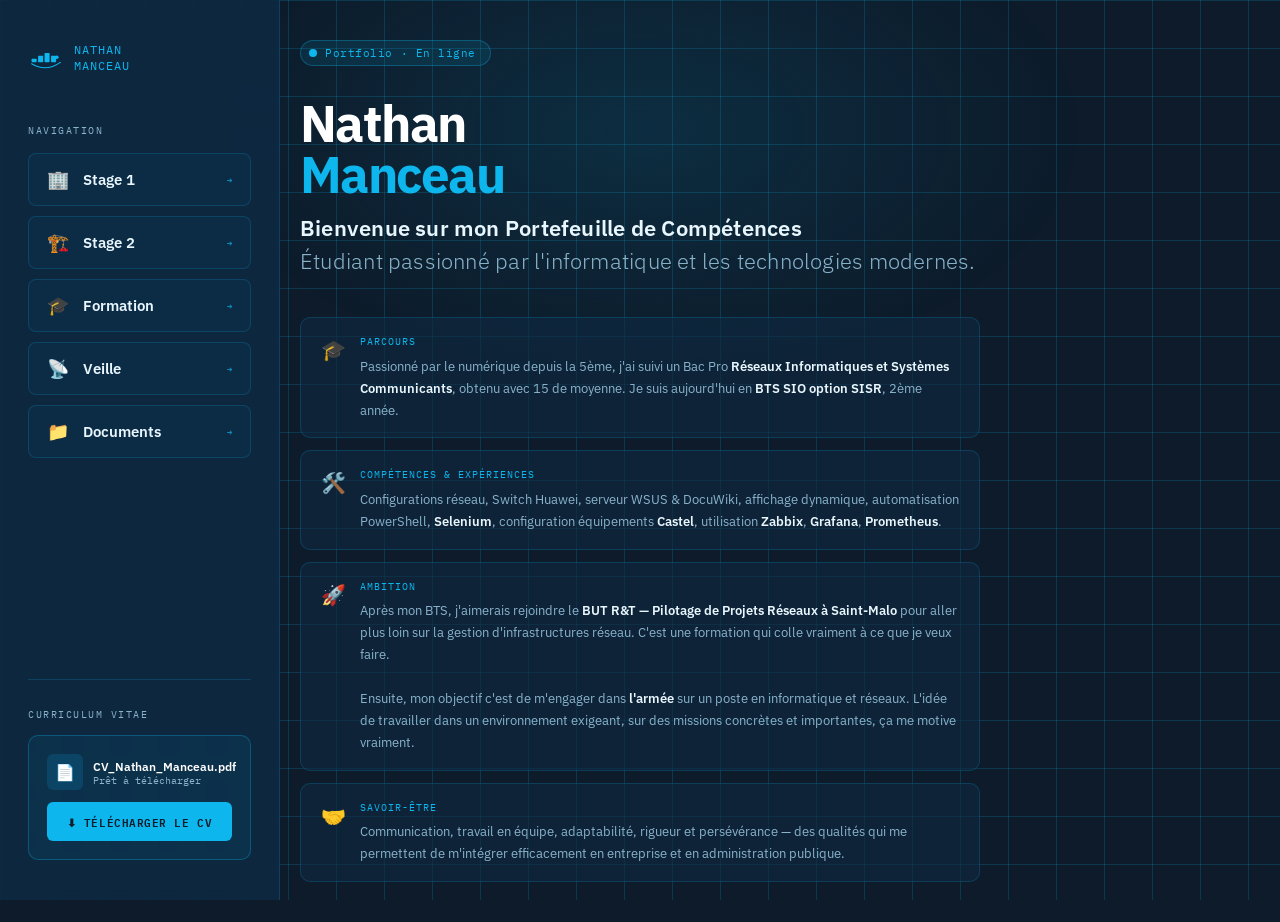
==== commit 5f7aa139: "Update index.html" ====
--- a/index.html
+++ b/index.html
@@ -3,7 +3,7 @@
 <head>
 <meta charset="UTF-8">
 <meta name="viewport" content="width=device-width, initial-scale=1.0">
-<title>Nathan Manceau — Stage 1</title>
+<title>Nathan Manceau — Portfolio</title>
 <link href="https://fonts.googleapis.com/css2?family=IBM+Plex+Mono:wght@400;500;600&family=IBM+Plex+Sans:wght@300;400;600;700&display=swap" rel="stylesheet">
 <style>
   :root {
@@ -15,7 +15,6 @@
     --docker-grey:   #8ab4cc;
     --docker-border: rgba(13,183,237,0.18);
     --white:         #ffffff;
-    --placeholder:   rgba(13,183,237,0.07);
   }
 
   * { margin: 0; padding: 0; box-sizing: border-box; }
@@ -29,16 +28,20 @@
     overflow-x: hidden;
   }
 
+  /* ── BACKGROUND grid ── */
   body::before {
     content: '';
-    position: fixed; inset: 0;
+    position: fixed;
+    inset: 0;
     background-image:
       linear-gradient(var(--docker-border) 1px, transparent 1px),
       linear-gradient(90deg, var(--docker-border) 1px, transparent 1px);
     background-size: 48px 48px;
-    pointer-events: none; z-index: 0;
-  }
-
+    pointer-events: none;
+    z-index: 0;
+  }
+
+  /* glow blob */
   body::after {
     content: '';
     position: fixed;
@@ -46,8 +49,9 @@
     transform: translateX(-50%);
     width: 900px; height: 500px;
     border-radius: 50%;
-    background: radial-gradient(ellipse, rgba(13,183,237,0.10) 0%, transparent 70%);
-    pointer-events: none; z-index: 0;
+    background: radial-gradient(ellipse, rgba(13,183,237,0.12) 0%, transparent 70%);
+    pointer-events: none;
+    z-index: 0;
   }
 
   /* ── SIDEBAR ── */
@@ -62,389 +66,355 @@
     flex-direction: column;
     padding: 40px 28px;
     z-index: 10;
-  }
-
-  .sidebar-logo { display: flex; align-items: center; gap: 10px; margin-bottom: 48px; }
-  .whale-icon { width: 36px; height: 36px; flex-shrink: 0; }
+    animation: slideInLeft 0.6s ease both;
+  }
+
+  .sidebar-logo {
+    display: flex;
+    align-items: center;
+    gap: 10px;
+    margin-bottom: 48px;
+  }
+
+  /* Docker whale icon (SVG inline) */
+  .whale-icon {
+    width: 36px; height: 36px;
+    flex-shrink: 0;
+  }
+
   .sidebar-brand {
     font-family: 'IBM Plex Mono', monospace;
-    font-size: 12px; color: var(--docker-blue);
-    letter-spacing: 0.08em; text-transform: uppercase; line-height: 1.3;
+    font-size: 12px;
+    color: var(--docker-blue);
+    letter-spacing: 0.08em;
+    text-transform: uppercase;
+    line-height: 1.3;
   }
 
   .nav-label {
     font-family: 'IBM Plex Mono', monospace;
-    font-size: 10px; color: var(--docker-grey);
-    text-transform: uppercase; letter-spacing: 0.15em; margin-bottom: 16px;
-  }
-
-  .nav-buttons { display: flex; flex-direction: column; gap: 10px; flex: 1; }
+    font-size: 10px;
+    color: var(--docker-grey);
+    text-transform: uppercase;
+    letter-spacing: 0.15em;
+    margin-bottom: 16px;
+  }
+
+  .nav-buttons {
+    display: flex;
+    flex-direction: column;
+    gap: 10px;
+    flex: 1;
+  }
 
   .nav-btn {
-    display: flex; align-items: center; gap: 14px;
+    display: flex;
+    align-items: center;
+    gap: 14px;
     padding: 14px 18px;
     border: 1px solid var(--docker-border);
     border-radius: 8px;
     background: rgba(13,183,237,0.04);
     color: var(--docker-light);
     font-family: 'IBM Plex Sans', sans-serif;
-    font-size: 0.92rem; font-weight: 600;
-    cursor: pointer; text-decoration: none;
+    font-size: 0.92rem;
+    font-weight: 600;
+    cursor: pointer;
+    text-decoration: none;
     transition: all 0.22s ease;
-    position: relative; overflow: hidden;
+    position: relative;
+    overflow: hidden;
   }
 
   .nav-btn::before {
     content: '';
-    position: absolute; left: 0; top: 0; bottom: 0;
-    width: 3px; background: var(--docker-blue);
-    transform: scaleY(0); transition: transform 0.22s ease;
+    position: absolute;
+    left: 0; top: 0; bottom: 0;
+    width: 3px;
+    background: var(--docker-blue);
+    transform: scaleY(0);
+    transition: transform 0.22s ease;
     border-radius: 0 2px 2px 0;
   }
 
-  .nav-btn:hover { background: rgba(13,183,237,0.12); border-color: rgba(13,183,237,0.45); color: var(--white); transform: translateX(4px); }
+  .nav-btn:hover {
+    background: rgba(13,183,237,0.12);
+    border-color: rgba(13,183,237,0.45);
+    color: var(--white);
+    transform: translateX(4px);
+  }
+
   .nav-btn:hover::before { transform: scaleY(1); }
-  .nav-btn.active { background: rgba(13,183,237,0.15); border-color: rgba(13,183,237,0.5); color: var(--white); }
-  .nav-btn.active::before { transform: scaleY(1); }
-  .nav-btn .btn-icon { font-size: 18px; flex-shrink: 0; }
-  .nav-btn .btn-tag { font-family: 'IBM Plex Mono', monospace; font-size: 9px; color: var(--docker-blue); margin-left: auto; opacity: 0.7; }
-
-  /* CV */
-  .cv-section { margin-top: auto; padding-top: 28px; border-top: 1px solid var(--docker-border); }
-  .cv-label { font-family: 'IBM Plex Mono', monospace; font-size: 10px; color: var(--docker-grey); text-transform: uppercase; letter-spacing: 0.15em; margin-bottom: 14px; }
-  .cv-card { background: rgba(13,183,237,0.07); border: 1px solid rgba(13,183,237,0.3); border-radius: 10px; padding: 18px; display: flex; flex-direction: column; gap: 12px; }
-  .cv-file { display: flex; align-items: center; gap: 10px; }
-  .cv-file-icon { width: 36px; height: 36px; background: rgba(13,183,237,0.15); border-radius: 6px; display: flex; align-items: center; justify-content: center; font-size: 16px; flex-shrink: 0; }
+
+  .nav-btn .btn-icon {
+    font-size: 18px;
+    flex-shrink: 0;
+  }
+
+  .nav-btn .btn-tag {
+    font-family: 'IBM Plex Mono', monospace;
+    font-size: 9px;
+    color: var(--docker-blue);
+    margin-left: auto;
+    opacity: 0.7;
+  }
+
+  /* CV section */
+  .cv-section {
+    margin-top: auto;
+    padding-top: 28px;
+    border-top: 1px solid var(--docker-border);
+  }
+
+  .cv-label {
+    font-family: 'IBM Plex Mono', monospace;
+    font-size: 10px;
+    color: var(--docker-grey);
+    text-transform: uppercase;
+    letter-spacing: 0.15em;
+    margin-bottom: 14px;
+  }
+
+  .cv-card {
+    background: rgba(13,183,237,0.07);
+    border: 1px solid rgba(13,183,237,0.3);
+    border-radius: 10px;
+    padding: 18px;
+    display: flex;
+    flex-direction: column;
+    gap: 12px;
+  }
+
+  .cv-file {
+    display: flex;
+    align-items: center;
+    gap: 10px;
+  }
+
+  .cv-file-icon {
+    width: 36px; height: 36px;
+    background: rgba(13,183,237,0.15);
+    border-radius: 6px;
+    display: flex; align-items: center; justify-content: center;
+    font-size: 16px;
+    flex-shrink: 0;
+  }
+
   .cv-file-info { flex: 1; }
-  .cv-file-name { font-size: 0.78rem; font-weight: 600; color: var(--white); }
-  .cv-file-size { font-family: 'IBM Plex Mono', monospace; font-size: 10px; color: var(--docker-grey); }
-  .cv-download-btn { display: flex; align-items: center; justify-content: center; gap: 8px; padding: 10px; background: var(--docker-blue); color: var(--docker-dark); font-family: 'IBM Plex Mono', monospace; font-size: 11px; font-weight: 600; letter-spacing: 0.05em; text-transform: uppercase; border: none; border-radius: 6px; cursor: pointer; text-decoration: none; transition: all 0.2s ease; }
-  .cv-download-btn:hover { background: #30ccf5; transform: translateY(-1px); box-shadow: 0 6px 20px rgba(13,183,237,0.35); }
+  .cv-file-name {
+    font-size: 0.78rem;
+    font-weight: 600;
+    color: var(--white);
+  }
+  .cv-file-size {
+    font-family: 'IBM Plex Mono', monospace;
+    font-size: 10px;
+    color: var(--docker-grey);
+  }
+
+  .cv-download-btn {
+    display: flex;
+    align-items: center;
+    justify-content: center;
+    gap: 8px;
+    padding: 10px;
+    background: var(--docker-blue);
+    color: var(--docker-dark);
+    font-family: 'IBM Plex Mono', monospace;
+    font-size: 11px;
+    font-weight: 600;
+    letter-spacing: 0.05em;
+    text-transform: uppercase;
+    border: none;
+    border-radius: 6px;
+    cursor: pointer;
+    text-decoration: none;
+    transition: all 0.2s ease;
+  }
+
+  .cv-download-btn:hover {
+    background: #30ccf5;
+    transform: translateY(-1px);
+    box-shadow: 0 6px 20px rgba(13,183,237,0.35);
+  }
 
   /* ── MAIN ── */
   .main {
     margin-left: 280px;
     flex: 1;
-    padding: 56px 64px;
+    display: flex;
+    flex-direction: column;
+    align-items: center;
+    justify-content: center;
+    min-height: 100vh;
+    padding: 60px 60px 60px 80px;
     position: relative;
     z-index: 1;
-    max-width: calc(100% - 280px);
-  }
-
-  /* Page header */
-  .page-header {
-    display: flex; align-items: center; gap: 16px;
-    margin-bottom: 48px;
-    animation: fadeUp 0.5s ease both;
-  }
-
-  .page-icon {
-    width: 52px; height: 52px;
-    background: rgba(13,183,237,0.12);
+  }
+
+  .hero {
+    max-width: 680px;
+    width: 100%;
+    animation: fadeUp 0.7s 0.2s ease both;
+  }
+
+  .hero-chip {
+    display: inline-flex;
+    align-items: center;
+    gap: 8px;
+    background: rgba(13,183,237,0.1);
     border: 1px solid rgba(13,183,237,0.3);
-    border-radius: 12px;
-    display: flex; align-items: center; justify-content: center;
-    font-size: 24px; flex-shrink: 0;
-  }
-
-  .page-title-block {}
-  .page-eyebrow {
-    font-family: 'IBM Plex Mono', monospace;
-    font-size: 10px; color: var(--docker-blue);
-    text-transform: uppercase; letter-spacing: 0.15em; margin-bottom: 4px;
-  }
-
-  .page-title {
-    font-size: 1.9rem; font-weight: 700;
-    letter-spacing: -0.03em; color: var(--white);
-  }
-
-  /* Sections */
-  .sections { display: flex; flex-direction: column; gap: 28px; }
-
-  .section {
+    border-radius: 20px;
+    padding: 5px 14px 5px 8px;
+    margin-bottom: 32px;
+  }
+
+  .chip-dot {
+    width: 8px; height: 8px;
+    border-radius: 50%;
+    background: var(--docker-blue);
+    animation: pulse 2s ease infinite;
+  }
+
+  .chip-text {
+    font-family: 'IBM Plex Mono', monospace;
+    font-size: 11px;
+    color: var(--docker-blue);
+    letter-spacing: 0.05em;
+  }
+
+  .hero-name {
+    font-size: clamp(2.4rem, 4vw, 3.8rem);
+    font-weight: 700;
+    letter-spacing: -0.03em;
+    line-height: 1;
+    margin-bottom: 12px;
+    color: var(--white);
+  }
+
+  .hero-name span {
+    color: var(--docker-blue);
+  }
+
+  .hero-title {
+    font-size: clamp(1rem, 2vw, 1.35rem);
+    font-weight: 300;
+    color: var(--docker-grey);
+    letter-spacing: 0.01em;
+    margin-bottom: 40px;
+    line-height: 1.5;
+  }
+
+  .hero-title strong {
+    color: var(--docker-light);
+    font-weight: 600;
+  }
+
+  /* Container cards row */
+  .container-row {
+    display: flex;
+    gap: 12px;
+    flex-wrap: wrap;
+    margin-top: 8px;
+  }
+
+  .container-card {
+    background: rgba(15,42,68,0.7);
+    border: 1px solid var(--docker-border);
+    border-radius: 10px;
+    padding: 14px 20px;
+    display: flex;
+    align-items: center;
+    gap: 10px;
+    font-family: 'IBM Plex Mono', monospace;
+    font-size: 11px;
+    color: var(--docker-grey);
+    transition: all 0.2s ease;
+  }
+
+  .container-card:hover {
+    border-color: rgba(13,183,237,0.4);
+    color: var(--docker-light);
+  }
+
+  .container-card .status-dot {
+    width: 6px; height: 6px;
+    border-radius: 50%;
+    background: #3ddc84;
+    flex-shrink: 0;
+  }
+
+  /* decorative docker stack */
+  .docker-stack {
+    position: absolute;
+    right: 60px;
+    top: 50%;
+    transform: translateY(-50%);
+    display: flex;
+    flex-direction: column;
+    gap: 8px;
+    opacity: 0.25;
+    pointer-events: none;
+    animation: fadeUp 1s 0.5s ease both;
+  }
+
+  .stack-block {
+    width: 140px;
+    height: 28px;
+    border: 1px solid var(--docker-blue);
+    border-radius: 4px;
+    background: rgba(13,183,237,0.06);
+  }
+
+  .stack-block:nth-child(2) { width: 160px; }
+  .stack-block:nth-child(3) { width: 120px; }
+  .stack-block:nth-child(4) { width: 150px; }
+
+  /* ── BIO ── */
+  .bio { display: flex; flex-direction: column; gap: 12px; margin-top: 8px; }
+
+  .bio-block {
+    display: flex; align-items: flex-start; gap: 14px;
     background: rgba(15,42,68,0.6);
     border: 1px solid var(--docker-border);
-    border-radius: 12px;
-    overflow: hidden;
-    animation: fadeUp 0.5s ease both;
-  }
-
-  .section:nth-child(1) { animation-delay: 0.1s; }
-  .section:nth-child(2) { animation-delay: 0.2s; }
-  .section:nth-child(3) { animation-delay: 0.3s; }
-  .section:nth-child(4) { animation-delay: 0.4s; }
-
-  .section-head {
-    display: flex; align-items: center; gap: 12px;
-    padding: 18px 24px;
-    border-bottom: 1px solid var(--docker-border);
-    background: rgba(13,183,237,0.04);
-  }
-
-  .section-num {
+    border-radius: 10px;
+    padding: 16px 20px;
+    transition: border-color 0.2s ease;
+  }
+
+  .bio-block:hover { border-color: rgba(13,183,237,0.35); }
+  .bio-icon { font-size: 20px; flex-shrink: 0; margin-top: 2px; }
+
+  .bio-text { font-size: 0.83rem; color: var(--docker-grey); line-height: 1.65; }
+  .bio-text strong { color: var(--docker-light); font-weight: 600; }
+
+  .bio-heading {
     font-family: 'IBM Plex Mono', monospace;
     font-size: 10px; color: var(--docker-blue);
-    background: rgba(13,183,237,0.12);
-    border: 1px solid rgba(13,183,237,0.25);
-    border-radius: 4px; padding: 2px 8px;
-    flex-shrink: 0;
-  }
-
-  .section-title {
-    font-size: 0.95rem; font-weight: 700;
-    letter-spacing: -0.01em;
-  }
-
-  .section-body { padding: 24px; }
-
-  /* Placeholder field */
-  .field { margin-bottom: 20px; }
-  .field:last-child { margin-bottom: 0; }
-
-  .field-label {
-    font-family: 'IBM Plex Mono', monospace;
-    font-size: 10px; color: var(--docker-blue);
-    text-transform: uppercase; letter-spacing: 0.1em;
-    margin-bottom: 8px;
-  }
-
-  .field-value {
-    font-size: 0.87rem; color: var(--docker-light);
-    line-height: 1.65;
-  }
-
-  .placeholder {
-    display: inline-flex; align-items: center; gap: 6px;
-    background: var(--placeholder);
-    border: 1px dashed rgba(13,183,237,0.25);
-    border-radius: 6px;
-    padding: 8px 14px;
-    font-family: 'IBM Plex Mono', monospace;
-    font-size: 11px; color: rgba(138,180,204,0.6);
-    font-style: italic;
-    width: 100%;
-  }
-
-  .placeholder-block {
-    background: var(--placeholder);
-    border: 1px dashed rgba(13,183,237,0.25);
-    border-radius: 6px;
-    padding: 14px 18px;
-    font-family: 'IBM Plex Mono', monospace;
-    font-size: 11px; color: rgba(138,180,204,0.5);
-    font-style: italic; line-height: 1.8;
-    width: 100%;
-  }
-
-  /* Two-col grid */
-  .two-col { display: grid; grid-template-columns: 1fr 1fr; gap: 16px; }
-
-  /* ── TABLEAU ACTIVITÉS ── */
-  .table-wrap { overflow-x: auto; }
-
-  table {
-    width: 100%; border-collapse: collapse;
-    font-size: 0.8rem;
-  }
-
-  thead tr {
-    background: rgba(13,183,237,0.1);
-    border-bottom: 1px solid rgba(13,183,237,0.3);
-  }
-
-  th {
-    font-family: 'IBM Plex Mono', monospace;
-    font-size: 9px; color: var(--docker-blue);
-    text-transform: uppercase; letter-spacing: 0.1em;
-    padding: 12px 16px; text-align: left; font-weight: 500;
-  }
-
-  td {
-    padding: 12px 16px;
-    color: var(--docker-light);
-    border-bottom: 1px solid rgba(13,183,237,0.08);
-    vertical-align: top;
-    line-height: 1.5;
-  }
-
-  tr:last-child td { border-bottom: none; }
-  tr:hover td { background: rgba(13,183,237,0.04); }
-
-  .badge {
-    display: inline-block;
-    font-family: 'IBM Plex Mono', monospace;
-    font-size: 9px; padding: 2px 8px;
-    border-radius: 20px; white-space: nowrap;
-    text-transform: uppercase; letter-spacing: 0.05em;
-  }
-
-  .badge-b1 { background: rgba(13,183,237,0.12); color: var(--docker-blue); border: 1px solid rgba(13,183,237,0.2); }
-  .badge-b2 { background: rgba(61,220,132,0.12); color: #3ddc84; border: 1px solid rgba(61,220,132,0.2); }
-  .badge-b3 { background: rgba(255,170,68,0.12); color: #ffaa44; border: 1px solid rgba(255,170,68,0.2); }
-  .badge-todo { background: rgba(138,180,204,0.08); color: var(--docker-grey); border: 1px dashed rgba(138,180,204,0.2); font-style: italic; }
-
-  .note {
-    font-family: 'IBM Plex Mono', monospace;
-    font-size: 10px; color: var(--docker-grey);
-    margin-top: 12px; font-style: italic;
-  }
-
-  /* ── PRODUCTIONS ── */
-  .productions-grid {
-    display: grid;
-    grid-template-columns: repeat(auto-fill, minmax(220px, 1fr));
-    gap: 12px;
-  }
-
-  .prod-btn {
-    display: flex; align-items: center; gap: 14px;
-    padding: 16px 18px;
-    background: rgba(13,183,237,0.05);
-    border: 1px solid var(--docker-border);
-    border-radius: 10px;
-    text-decoration: none;
-    color: var(--docker-light);
-    transition: all 0.22s ease;
-    cursor: pointer;
-    position: relative; overflow: hidden;
-  }
-
-  .prod-btn::before {
-    content: '';
-    position: absolute; left: 0; top: 0; bottom: 0;
-    width: 3px; background: var(--docker-blue);
-    transform: scaleY(0); transition: transform 0.22s ease;
-    border-radius: 0 2px 2px 0;
-  }
-
-  .prod-btn:hover {
-    background: rgba(13,183,237,0.12);
-    border-color: rgba(13,183,237,0.45);
-    transform: translateY(-2px);
-    box-shadow: 0 8px 24px rgba(13,183,237,0.12);
-  }
-
-  .prod-btn:hover::before { transform: scaleY(1); }
-
-  .prod-btn.add-btn {
-    border-style: dashed;
-    border-color: rgba(13,183,237,0.2);
-    color: var(--docker-grey);
-  }
-
-  .prod-btn.add-btn:hover { color: var(--docker-light); border-style: solid; }
-
-  .prod-icon { font-size: 22px; flex-shrink: 0; }
-
-  .prod-info { flex: 1; min-width: 0; }
-  .prod-name { font-size: 0.83rem; font-weight: 600; white-space: nowrap; overflow: hidden; text-overflow: ellipsis; }
-  .prod-type { font-family: 'IBM Plex Mono', monospace; font-size: 10px; color: var(--docker-grey); margin-top: 2px; }
-
-  .prod-dl {
-    font-size: 16px; color: var(--docker-blue);
-    flex-shrink: 0; opacity: 0.7;
-    transition: opacity 0.2s, transform 0.2s;
-  }
-
-  .prod-btn:hover .prod-dl { opacity: 1; transform: translateY(2px); }
-
+    text-transform: uppercase; letter-spacing: 0.1em; margin-bottom: 5px;
+  }
+
+  /* ── ANIMATIONS ── */
   @keyframes fadeUp {
-    from { opacity: 0; transform: translateY(18px); }
+    from { opacity: 0; transform: translateY(24px); }
     to   { opacity: 1; transform: translateY(0); }
   }
 
-
-  /* ── ACTIVITIES ── */
-  .activities-list { display: flex; flex-direction: column; gap: 12px; }
-
-  .activity-block {
-    border: 1px solid var(--docker-border);
-    border-radius: 10px;
-    overflow: hidden;
-    background: rgba(13,183,237,0.03);
-  }
-
-  .activity-header { flex-wrap: wrap; row-gap: 8px; 
-    display: flex; align-items: center; gap: 14px;
-    padding: 14px 18px;
-    border-bottom: 1px solid var(--docker-border);
-  }
-
-  .activity-icon { font-size: 20px; flex-shrink: 0; }
-
-  .activity-meta { flex: 1; }
-  .activity-num {
-    font-family: "IBM Plex Mono", monospace;
-    font-size: 10px; color: var(--docker-blue);
-    text-transform: uppercase; letter-spacing: 0.1em; margin-bottom: 2px;
-  }
-  .activity-name { font-size: 0.88rem; font-weight: 600; color: var(--docker-light); }
-
-  .activity-dl {
-    display: flex; align-items: center; gap: 7px;
-    padding: 8px 14px;
-    background: rgba(13,183,237,0.08);
-    border: 1px solid rgba(13,183,237,0.25);
-    border-radius: 6px;
-    color: var(--docker-blue);
-    font-family: "IBM Plex Mono", monospace;
-    font-size: 11px; font-weight: 500;
-    text-decoration: none; white-space: nowrap;
-    transition: all 0.2s ease;
-    flex-shrink: 0;
-  }
-
-  .gantt-dl { background: rgba(61,220,132,0.08); border-color: rgba(61,220,132,0.25); color: #3ddc84; }
-  .gantt-dl:hover { background: rgba(61,220,132,0.18); border-color: rgba(61,220,132,0.5); color: var(--white); }
-
-  .activity-dl:hover {
-    background: rgba(13,183,237,0.18);
-    border-color: rgba(13,183,237,0.5);
-    color: var(--white);
-  }
-
-  .competences-toggle {
-    padding: 10px 18px;
-    font-family: "IBM Plex Mono", monospace;
-    font-size: 11px; color: var(--docker-grey);
-    cursor: pointer;
-    user-select: none;
-    transition: color 0.2s, background 0.2s;
-    letter-spacing: 0.05em;
-  }
-
-  .competences-toggle:hover { color: var(--docker-blue); background: rgba(13,183,237,0.04); }
-  .competences-toggle.open { color: var(--docker-blue); }
-
-  .competences-body {
-    max-height: 0; overflow: hidden;
-    transition: max-height 0.4s cubic-bezier(0.4,0,0.2,1);
-    border-top: 1px solid transparent;
-  }
-
-  .competences-body.open {
-    max-height: 600px;
-    border-top-color: var(--docker-border);
-  }
-
-  .comp-table { width: 100%; border-collapse: collapse; font-size: 0.8rem; }
-  .comp-table th {
-    font-family: "IBM Plex Mono", monospace;
-    font-size: 9px; color: var(--docker-blue);
-    text-transform: uppercase; letter-spacing: 0.1em;
-    padding: 10px 16px; text-align: left;
-    background: rgba(13,183,237,0.06);
-    border-bottom: 1px solid rgba(13,183,237,0.15);
-  }
-  .comp-table td {
-    padding: 10px 16px;
-    color: var(--docker-light);
-    border-bottom: 1px solid rgba(13,183,237,0.06);
-    vertical-align: top; line-height: 1.5;
-  }
-  .comp-table tr:last-child td { border-bottom: none; }
-  .comp-table tr:hover td { background: rgba(13,183,237,0.04); }
+  @keyframes slideInLeft {
+    from { opacity: 0; transform: translateX(-30px); }
+    to   { opacity: 1; transform: translateX(0); }
+  }
+
+  @keyframes pulse {
+    0%, 100% { opacity: 1; transform: scale(1); }
+    50%       { opacity: 0.5; transform: scale(0.85); }
+  }
+
+  
+    body { flex-direction: column; }
+    .main { margin-left: 0; padding: 40px 24px; }
+    .docker-stack { display: none; }
+  }
 
   /* ── RESPONSIVE ── */
   @media (max-width: 768px) {
@@ -508,7 +478,9 @@
 
 <!-- ── SIDEBAR ── -->
 <aside class="sidebar">
+
   <div class="sidebar-logo" style="cursor:pointer;" onclick="window.location.href='index.html'">
+    <!-- Docker whale SVG -->
     <svg class="whale-icon" viewBox="0 0 100 100" fill="none" xmlns="http://www.w3.org/2000/svg">
       <rect x="10" y="52" width="14" height="10" rx="2" fill="#0db7ed"/>
       <rect x="28" y="44" width="14" height="18" rx="2" fill="#0db7ed"/>
@@ -522,20 +494,34 @@
 
   <div class="nav-label">Navigation</div>
   <nav class="nav-buttons">
-    <a href="stage1.html" class="nav-btn active">
-      <span class="btn-icon">🏢</span> Stage 1 <span class="btn-tag">→</span>
+    <a href="stage1.html" class="nav-btn">
+      <span class="btn-icon">🏢</span>
+      Stage 1
+      <span class="btn-tag">→</span>
     </a>
     <a href="stage2.html" class="nav-btn">
-      <span class="btn-icon">🏗️</span> Stage 2 <span class="btn-tag">→</span>
+      <span class="btn-icon">🏗️</span>
+      Stage 2
+      <span class="btn-tag">→</span>
     </a>
     <a href="formation.html" class="nav-btn">
-      <span class="btn-icon">🎓</span> Formation <span class="btn-tag">→</span>
+      <span class="btn-icon">🎓</span>
+      Formation
+      <span class="btn-tag">→</span>
     </a>
     <a href="veille.html" class="nav-btn">
-      <span class="btn-icon">📡</span> Veille <span class="btn-tag">→</span>
+      <span class="btn-icon">📡</span>
+      Veille
+      <span class="btn-tag">→</span>
+    </a>
+    <a href="documents.html" class="nav-btn">
+      <span class="btn-icon">📁</span>
+      Documents
+      <span class="btn-tag">→</span>
     </a>
   </nav>
 
+  <!-- CV -->
   <div class="cv-section">
     <div class="cv-label">Curriculum Vitae</div>
     <div class="cv-card">
@@ -546,296 +532,72 @@
           <div class="cv-file-size">Prêt à télécharger</div>
         </div>
       </div>
-      <a href="#" class="cv-download-btn" download>⬇ Télécharger le CV</a>
+      <a href="CV_Nathan_Manceau.pdf" class="cv-download-btn" download>
+        ⬇ Télécharger le CV
+      </a>
     </div>
   </div>
+
 </aside>
 
 <!-- ── MAIN ── -->
 <main class="main">
 
-  <div class="page-header">
-    <div class="page-icon">🏢</div>
-    <div class="page-title-block">
-      <div class="page-eyebrow">// stage_1 · running</div>
-      <h1 class="page-title">Stage 1</h1>
+  <!-- Decorative stack -->
+  <div class="docker-stack">
+    <div class="stack-block"></div>
+    <div class="stack-block"></div>
+    <div class="stack-block"></div>
+    <div class="stack-block"></div>
+  </div>
+
+  <div class="hero">
+    <div class="hero-chip">
+      <div class="chip-dot"></div>
+      <span class="chip-text">Portfolio · En ligne</span>
     </div>
-  </div>
-
-  <div class="sections">
-
-    <!-- 1. Introduction entreprise -->
-    <div class="section">
-      <div class="section-head">
-        <span class="section-num">01</span>
-        <span class="section-title">Introduction de l'entreprise</span>
+
+    <h2 class="hero-name">Nathan<br><span>Manceau</span></h2>
+
+    <p class="hero-title">
+      <strong>Bienvenue sur mon Portefeuille de Compétences</strong><br>
+      Étudiant passionné par l'informatique et les technologies modernes.
+    </p>
+
+    <div class="bio">
+      <div class="bio-block">
+        <div class="bio-icon">🎓</div>
+        <div class="bio-text">
+          <div class="bio-heading">Parcours</div>
+          Passionné par le numérique depuis la 5ème, j'ai suivi un Bac Pro <strong>Réseaux Informatiques et Systèmes Communicants</strong>, obtenu avec 15 de moyenne. Je suis aujourd'hui en <strong>BTS SIO option SISR</strong>, 2ème année.
+        </div>
       </div>
-      <div class="section-body">
-        <div class="two-col">
-          <div class="field">
-            <div class="field-label">Nom de l'entreprise</div>
-            <div class="field-value">Mairie de Fougères</div>
-          </div>
-          <div class="field">
-            <div class="field-label">Secteur d'activité</div>
-            <div class="field-value">Collectivité territoriale – Administration publique</div>
-          </div>
-          <div class="field">
-            <div class="field-label">Localisation</div>
-            <div class="field-value">Fougères, Ille-et-Vilaine (35)</div>
-          </div>
-          <div class="field">
-            <div class="field-label">Durée du stage</div>
-            <div class="field-value">6 semaines – mai à juillet 2024</div>
-          </div>
+      <div class="bio-block">
+        <div class="bio-icon">🛠️</div>
+        <div class="bio-text">
+          <div class="bio-heading">Compétences & Expériences</div>
+          Configurations réseau, Switch Huawei, serveur WSUS & DocuWiki, affichage dynamique, automatisation PowerShell, <strong>Selenium</strong>, configuration équipements <strong>Castel</strong>, utilisation <strong>Zabbix</strong>, <strong>Grafana</strong>, <strong>Prometheus</strong>.
         </div>
-        <div class="field" style="margin-top:16px;">
-          <div class="field-label">Présentation générale</div>
-          <div class="field-value">La Mairie de Fougères est une collectivité territoriale de taille moyenne (environ 200 agents). Elle assure les services publics locaux : état civil, urbanisme, écoles, action sociale, culture, etc. La direction des systèmes d'information (DSI) compte environ 5 à 8 personnes. L'informatique est fortement présente : gestion des postes agents (PC, impression), réseau des bâtiments communaux (mairie centrale, écoles, médiathèque, CCAS), serveurs, téléphonie, et déploiement de services numériques aux citoyens.</div>
+      </div>
+      <div class="bio-block">
+        <div class="bio-icon">🚀</div>
+        <div class="bio-text">
+          <div class="bio-heading">Ambition</div>
+          Après mon BTS, j'aimerais rejoindre le <strong>BUT R&T — Pilotage de Projets Réseaux à Saint-Malo</strong> pour aller plus loin sur la gestion d'infrastructures réseau. C'est une formation qui colle vraiment à ce que je veux faire.<br><br>
+          Ensuite, mon objectif c'est de m'engager dans <strong>l'armée</strong> sur un poste en informatique et réseaux. L'idée de travailler dans un environnement exigeant, sur des missions concrètes et importantes, ça me motive vraiment.
+        </div>
+      </div>
+      <div class="bio-block">
+        <div class="bio-icon">🤝</div>
+        <div class="bio-text">
+          <div class="bio-heading">Savoir-être</div>
+          Communication, travail en équipe, adaptabilité, rigueur et persévérance — des qualités qui me permettent de m'intégrer efficacement en entreprise et en administration publique.
         </div>
       </div>
     </div>
-
-    <!-- 2. Environnement juridique -->
-    <div class="section">
-      <div class="section-head">
-        <span class="section-num">02</span>
-        <span class="section-title">Environnement juridique</span>
-      </div>
-      <div class="section-body">
-        <div class="two-col">
-          <div class="field">
-            <div class="field-label">Forme juridique</div>
-            <div class="field-value">Collectivité territoriale (Commune)</div>
-          </div>
-          <div class="field">
-            <div class="field-label">Capital social</div>
-            <div class="field-value">Sans objet (budget principal de la commune)</div>
-          </div>
-          <div class="field">
-            <div class="field-label">SIRET / SIREN</div>
-            <div class="field-value">213 501 158 00017</div>
-          </div>
-          <div class="field">
-            <div class="field-label">Convention collective</div>
-            <div class="field-value">Fonction publique territoriale (FPT)</div>
-          </div>
-        </div>
-        <div class="field" style="margin-top:16px;">
-          <div class="field-label">Règles & contraintes applicables</div>
-          <div class="field-value">
-            <ul style="list-style:none; display:flex; flex-direction:column; gap:6px;">
-              <li>— RGPD — protection des données des administrés et agents</li>
-              <li>— Charte informatique communale</li>
-              <li>— Obligation de confidentialité (données d'état civil, affaires sociales)</li>
-              <li>— Politique de sécurité du système d'information (PSSI) de la collectivité</li>
-              <li>— Traçabilité des accès et des actions sur le réseau</li>
-            </ul>
-          </div>
-        </div>
-      </div>
-    </div>
-
-    <!-- 3. Environnement technologique -->
-    <div class="section">
-      <div class="section-head">
-        <span class="section-num">03</span>
-        <span class="section-title">Environnement technologique</span>
-      </div>
-      <div class="section-body">
-        <div class="two-col">
-          <div class="field">
-            <div class="field-label">Systèmes d'exploitation</div>
-            <div class="field-value">
-              <ul style="list-style:none; display:flex; flex-direction:column; gap:4px;">
-                <li>Windows 10 / 11 (postes agents)</li>
-                <li>Windows Server 2019 / 2022</li>
-                <li>Debian / Ubuntu (services internes)</li>
-              </ul>
-            </div>
-          </div>
-          <div class="field">
-            <div class="field-label">Matériels & équipements</div>
-            <div class="field-value">
-              <ul style="list-style:none; display:flex; flex-direction:column; gap:4px;">
-                <li>Postes Dell / Lenovo</li>
-                <li>Switchs Cisco / HP</li>
-                <li>Bornes Wi-Fi Ubiquiti / Aruba</li>
-                <li>Serveurs Dell PowerEdge</li>
-                <li>NAS de sauvegarde</li>
-                <li>Parc d'imprimantes / photocopieurs</li>
-              </ul>
-            </div>
-          </div>
-          <div class="field">
-            <div class="field-label">Logiciels & outils utilisés</div>
-            <div class="field-value">
-              <ul style="list-style:none; display:flex; flex-direction:column; gap:4px;">
-                <li>Suite Office 365 / LibreOffice</li>
-                <li>Active Directory</li>
-                <li>GLPI (gestion du parc)</li>
-                <li>Veeam (sauvegardes)</li>
-                <li>Firefox / Thunderbird</li>
-                <li>Zabbix / Paessler PRTG (supervision)</li>
-              </ul>
-            </div>
-          </div>
-          <div class="field">
-            <div class="field-label">Infrastructure réseau</div>
-            <div class="field-value">
-              <ul style="list-style:none; display:flex; flex-direction:column; gap:4px;">
-                <li>Plusieurs VLAN (administration, écoles, public, serveurs)</li>
-                <li>VPN pour agents en télétravail / sites distants</li>
-                <li>Réseau fibre / Ethernet</li>
-                <li>Passerelle sécurisée, filtrage web, pare-feu</li>
-              </ul>
-            </div>
-          </div>
-        </div>
-        <div class="field" style="margin-top:16px;">
-          <div class="field-label">Schéma / description de l'architecture</div>
-          <div class="placeholder-block"></div>
-        </div>
-      </div>
-    </div>
-
-        <!-- 4. Productions & livrables -->
-    <div class="section">
-      <div class="section-head">
-        <span class="section-num">04</span>
-        <span class="section-title">Productions & livrables</span>
-      </div>
-      <div class="section-body">
-                <div class="activities-list">
-
-          <!-- ACTIVITÉ 01 -->
-          <div class="activity-block">
-            <div class="activity-header">
-              <div class="activity-icon">📋</div>
-              <div class="activity-meta">
-                <div class="activity-num">Activité 01</div>
-                <div class="activity-name">Mise en place et configuration d'un serveur Selenium Grid avec proxy Apache</div>
-              </div>
-              <a href="Stage 1/RA_Selenium_Nathan Manceau.docx" class="activity-dl" download>📄 Rapport Word <span>⬇</span></a>
-              <a href="#" class="activity-dl gantt-dl" download>📊 Gantt <span>⬇</span></a>
-            </div>
-            <div class="competences-toggle" onclick="toggleComp(this)">▶ Tableau de compétences</div>
-            <div class="competences-body">
-              <table class="comp-table">
-                <thead><tr><th>Tâche réalisée</th><th>Référentiel</th><th>Bloc</th></tr></thead>
-                <tbody><tr><td>Connexion SSH et installation Java / Selenium Grid</td><td>B2.2.1 Installer et configurer des éléments d'infrastructure</td><td><span class="badge badge-b2">Bloc 2</span></td></tr><tr><td>Ajout d'un enregistrement DNS</td><td>B2.1.4 Choisir les éléments pour la qualité et la disponibilité d'un service</td><td><span class="badge badge-b2">Bloc 2</span></td></tr><tr><td>Configuration proxy Apache (reverse proxy)</td><td>B2.2.1 Installer et configurer des éléments d'infrastructure</td><td><span class="badge badge-b2">Bloc 2</span></td></tr><tr><td>Activation modules Apache (a2ensite, a2dissite)</td><td>B2.2.3 Tester l'intégration et l'acceptation d'une solution d'infrastructure</td><td><span class="badge badge-b2">Bloc 2</span></td></tr><tr><td>Test accès via FQDN et interface Grid</td><td>B2.2.4 Déployer une solution d'infrastructure</td><td><span class="badge badge-b2">Bloc 2</span></td></tr><tr><td>Sécurisation HTTPS (redirection 80 vers 443)</td><td>B3.3.2 Identifier les menaces et mettre en oeuvre les défenses appropriées</td><td><span class="badge badge-b3">Bloc 3</span></td></tr></tbody>
-              </table>
-            </div>
-          </div>
-          <!-- ACTIVITÉ 02 -->
-          <div class="activity-block">
-            <div class="activity-header">
-              <div class="activity-icon">📋</div>
-              <div class="activity-meta">
-                <div class="activity-num">Activité 02</div>
-                <div class="activity-name">Automatisation d'un affichage système sur fond d'écran via PowerShell</div>
-              </div>
-              <a href="Stage 1/RA_ Affichage_de_données_système_sur_des_serveurs_via_PowerShell_Nathan Manceau.docx" class="activity-dl" download>📄 Rapport Word <span>⬇</span></a>
-              <a href="#" class="activity-dl gantt-dl" download>📊 Gantt <span>⬇</span></a>
-            </div>
-            <div class="competences-toggle" onclick="toggleComp(this)">▶ Tableau de compétences</div>
-            <div class="competences-body">
-              <table class="comp-table">
-                <thead><tr><th>Tâche réalisée</th><th>Référentiel</th><th>Bloc</th></tr></thead>
-                <tbody><tr><td>Création script PowerShell avec bibliothèque .NET</td><td>B1.2.1 Traiter des demandes concernant les services réseau et système, applicatifs</td><td><span class="badge badge-b1">Bloc 1</span></td></tr><tr><td>Mise en place tâche planifiée</td><td>B1.5.1 Déployer un service</td><td><span class="badge badge-b1">Bloc 1</span></td></tr><tr><td>Configuration exécution sans utilisateur + droits max</td><td>B1.1.2 Mettre en place et vérifier les niveaux d'habilitation associés à un service</td><td><span class="badge badge-b1">Bloc 1</span></td></tr><tr><td>Boucle de rafraîchissement automatique (While true)</td><td>B2.3.2 Automatiser des tâches d'administration</td><td><span class="badge badge-b2">Bloc 2</span></td></tr><tr><td>Affichage infos système (IP, hostname, OS, user, date)</td><td>B2.3.1 Administrer sur site et à distance des éléments d'une infrastructure</td><td><span class="badge badge-b2">Bloc 2</span></td></tr></tbody>
-              </table>
-            </div>
-          </div>
-          <!-- ACTIVITÉ 03 -->
-          <div class="activity-block">
-            <div class="activity-header">
-              <div class="activity-icon">📋</div>
-              <div class="activity-meta">
-                <div class="activity-num">Activité 03</div>
-                <div class="activity-name">Déploiement d'images système avec FOG (Free Open-source Ghost)</div>
-              </div>
-              <a href="Stage 1/RA_Image Fog_Nathan Manceau.docx" class="activity-dl" download>📄 Rapport Word <span>⬇</span></a>
-              <a href="#" class="activity-dl gantt-dl" download>📊 Gantt <span>⬇</span></a>
-            </div>
-            <div class="competences-toggle" onclick="toggleComp(this)">▶ Tableau de compétences</div>
-            <div class="competences-body">
-              <table class="comp-table">
-                <thead><tr><th>Tâche réalisée</th><th>Référentiel</th><th>Bloc</th></tr></thead>
-                <tbody><tr><td>Configuration ordre de démarrage PXE dans le BIOS</td><td>B2.2.1 Installer et configurer des éléments d'infrastructure</td><td><span class="badge badge-b2">Bloc 2</span></td></tr><tr><td>Désactivation Secure Boot</td><td>B3.3.2 Identifier les menaces et mettre en oeuvre les défenses appropriées</td><td><span class="badge badge-b3">Bloc 3</span></td></tr><tr><td>Démarrage réseau IPv4 (PXE)</td><td>B2.2.4 Déployer une solution d'infrastructure</td><td><span class="badge badge-b2">Bloc 2</span></td></tr><tr><td>Capture et déploiement d'image disque</td><td>B1.1.4 Gérer des sauvegardes</td><td><span class="badge badge-b1">Bloc 1</span></td></tr></tbody>
-              </table>
-            </div>
-          </div>
-          <!-- ACTIVITÉ 04 -->
-          <div class="activity-block">
-            <div class="activity-header">
-              <div class="activity-icon">📋</div>
-              <div class="activity-meta">
-                <div class="activity-num">Activité 04</div>
-                <div class="activity-name">Installation d'un interphone Castel avec alimentation PoE</div>
-              </div>
-              <a href="Stage 1/RA_interphone_Nathan Manceau.docx" class="activity-dl" download>📄 Rapport Word <span>⬇</span></a>
-              <a href="#" class="activity-dl gantt-dl" download>📊 Gantt <span>⬇</span></a>
-            </div>
-            <div class="competences-toggle" onclick="toggleComp(this)">▶ Tableau de compétences</div>
-            <div class="competences-body">
-              <table class="comp-table">
-                <thead><tr><th>Tâche réalisée</th><th>Référentiel</th><th>Bloc</th></tr></thead>
-                <tbody><tr><td>Installation équipements avec alimentation PoE</td><td>B2.2.1 Installer et configurer des éléments d'infrastructure</td><td><span class="badge badge-b2">Bloc 2</span></td></tr><tr><td>Utilisation d'un seul câble (données + électricité)</td><td>B2.1.4 Choisir les éléments nécessaires pour assurer la qualité et la disponibilité d'un service</td><td><span class="badge badge-b2">Bloc 2</span></td></tr><tr><td>Test communication audio/vidéo</td><td>B2.2.3 Tester l'intégration et l'acceptation d'une solution d'infrastructure</td><td><span class="badge badge-b2">Bloc 2</span></td></tr><tr><td>Sécurisation et contrôle d'accès à distance</td><td>B3.3.2 Identifier les menaces et mettre en oeuvre les défenses appropriées</td><td><span class="badge badge-b3">Bloc 3</span></td></tr></tbody>
-              </table>
-            </div>
-          </div>
-          <!-- ACTIVITÉ 05 -->
-          <div class="activity-block">
-            <div class="activity-header">
-              <div class="activity-icon">📋</div>
-              <div class="activity-meta">
-                <div class="activity-num">Activité 05</div>
-                <div class="activity-name">Automatisation d'un script PowerShell d'export calendrier ICS</div>
-              </div>
-              <a href="Stage 1/RA_Powershell_Nathan Manceau.docx" class="activity-dl" download>📄 Rapport Word <span>⬇</span></a>
-              <a href="#" class="activity-dl gantt-dl" download>📊 Gantt <span>⬇</span></a>
-            </div>
-            <div class="competences-toggle" onclick="toggleComp(this)">▶ Tableau de compétences</div>
-            <div class="competences-body">
-              <table class="comp-table">
-                <thead><tr><th>Tâche réalisée</th><th>Référentiel</th><th>Bloc</th></tr></thead>
-                <tbody><tr><td>Encapsulation du script PowerShell dans un .bat</td><td>B1.2.1 Traiter des demandes concernant les services réseau et système, applicatifs</td><td><span class="badge badge-b1">Bloc 1</span></td></tr><tr><td>Configuration tâche planifiée avec privilèges maximum</td><td>B1.5.1 Déployer un service</td><td><span class="badge badge-b1">Bloc 1</span></td></tr><tr><td>Ajout de logs (Start-Transcript / Stop-Transcript)</td><td>B1.2.3 Collecter, suivre et orienter des demandes</td><td><span class="badge badge-b1">Bloc 1</span></td></tr><tr><td>Correction des permissions du dossier C:/script</td><td>B1.1.2 Mettre en place et vérifier les niveaux d'habilitation associés à un service</td><td><span class="badge badge-b1">Bloc 1</span></td></tr><tr><td>Résolution d'incident (espace dans nom fichier + droits)</td><td>B2.3.4 Identifier, qualifier, évaluer et réagir face à un incident ou un problème</td><td><span class="badge badge-b2">Bloc 2</span></td></tr></tbody>
-              </table>
-            </div>
-          </div>
-          <!-- ACTIVITÉ 06 -->
-          <div class="activity-block">
-            <div class="activity-header">
-              <div class="activity-icon">📋</div>
-              <div class="activity-meta">
-                <div class="activity-num">Activité 06</div>
-                <div class="activity-name">Installation et supervision avec Zabbix</div>
-              </div>
-              <a href="Stage 1/RA_Zabbix_ManceauNathan1.docx" class="activity-dl" download>📄 Rapport Word <span>⬇</span></a>
-              <a href="#" class="activity-dl gantt-dl" download>📊 Gantt <span>⬇</span></a>
-            </div>
-            <div class="competences-toggle" onclick="toggleComp(this)">▶ Tableau de compétences</div>
-            <div class="competences-body">
-              <table class="comp-table">
-                <thead><tr><th>Tâche réalisée</th><th>Référentiel</th><th>Bloc</th></tr></thead>
-                <tbody><tr><td>Installation et configuration du serveur Zabbix</td><td>B2.2.1 Installer et configurer des éléments d'infrastructure</td><td><span class="badge badge-b2">Bloc 2</span></td></tr><tr><td>Surveillance des métriques système (CPU, RAM, disque, réseau)</td><td>B2.3.4 Identifier, qualifier, évaluer et réagir face à un incident ou un problème</td><td><span class="badge badge-b2">Bloc 2</span></td></tr><tr><td>Configuration d'alertes par seuil</td><td>B1.1.5 Vérifier les conditions de la continuité d'un service informatique</td><td><span class="badge badge-b1">Bloc 1</span></td></tr><tr><td>Création de tableaux de bord personnalisés</td><td>B2.3.3 Gérer des indicateurs et des fichiers d'activité des éléments d'une infrastructure</td><td><span class="badge badge-b2">Bloc 2</span></td></tr><tr><td>Détection proactive des pannes et supervision</td><td>B3.4.1 Caractériser les risques liés à l'utilisation malveillante d'un service informatique</td><td><span class="badge badge-b3">Bloc 3</span></td></tr></tbody>
-              </table>
-            </div>
-          </div>
-
-        </div>
-      </div>
-    </div>
-
   </div>
+
 </main>
-
-<script>
-  function toggleComp(el) {
-    el.classList.toggle('open');
-    el.nextElementSibling.classList.toggle('open');
-  }
-</script>
 
 </body>
 </html>
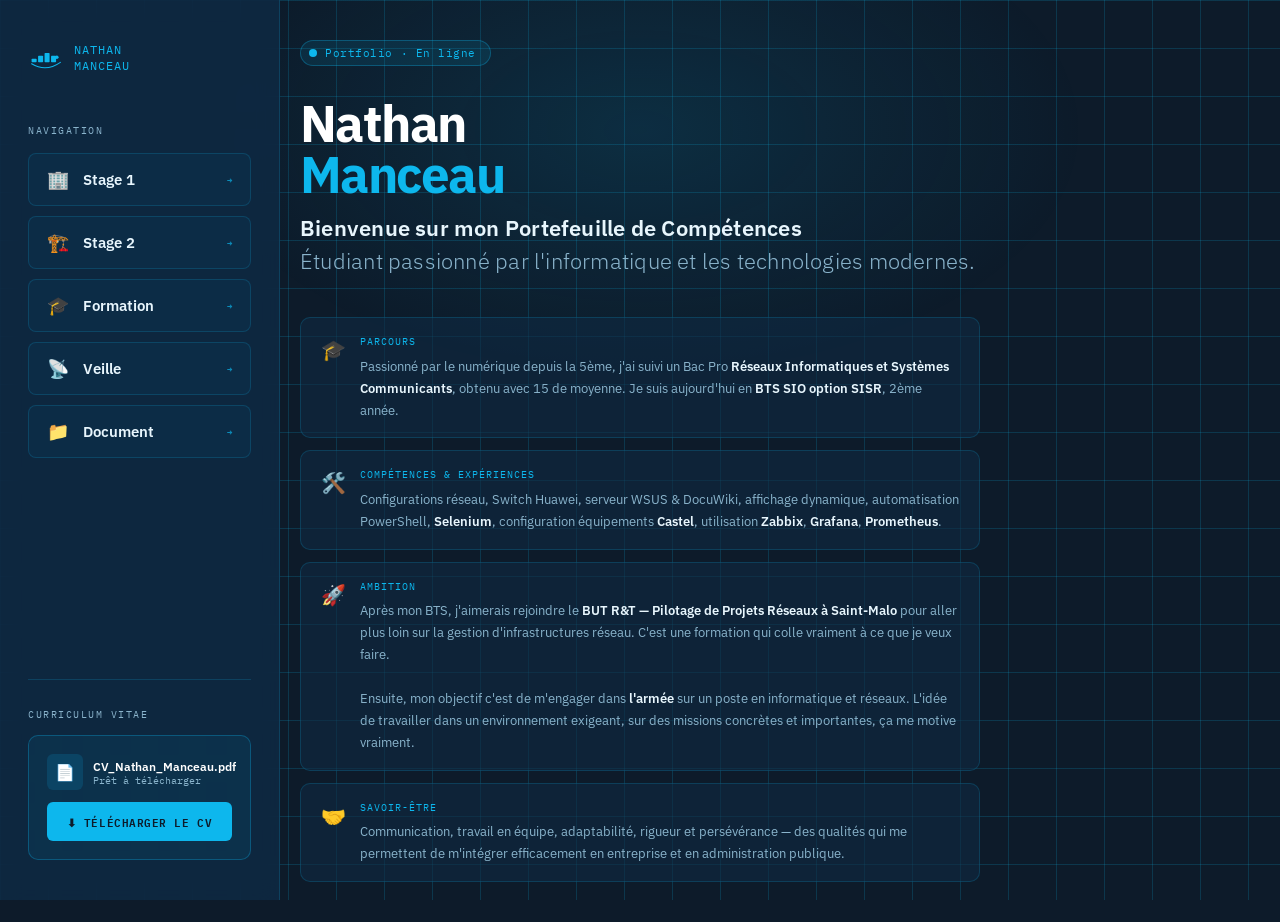
==== commit 3857e720: "Update index.html" ====
--- a/index.html
+++ b/index.html
@@ -516,7 +516,7 @@
     </a>
     <a href="documents.html" class="nav-btn">
       <span class="btn-icon">📁</span>
-      Documents
+      Document
       <span class="btn-tag">→</span>
     </a>
   </nav>
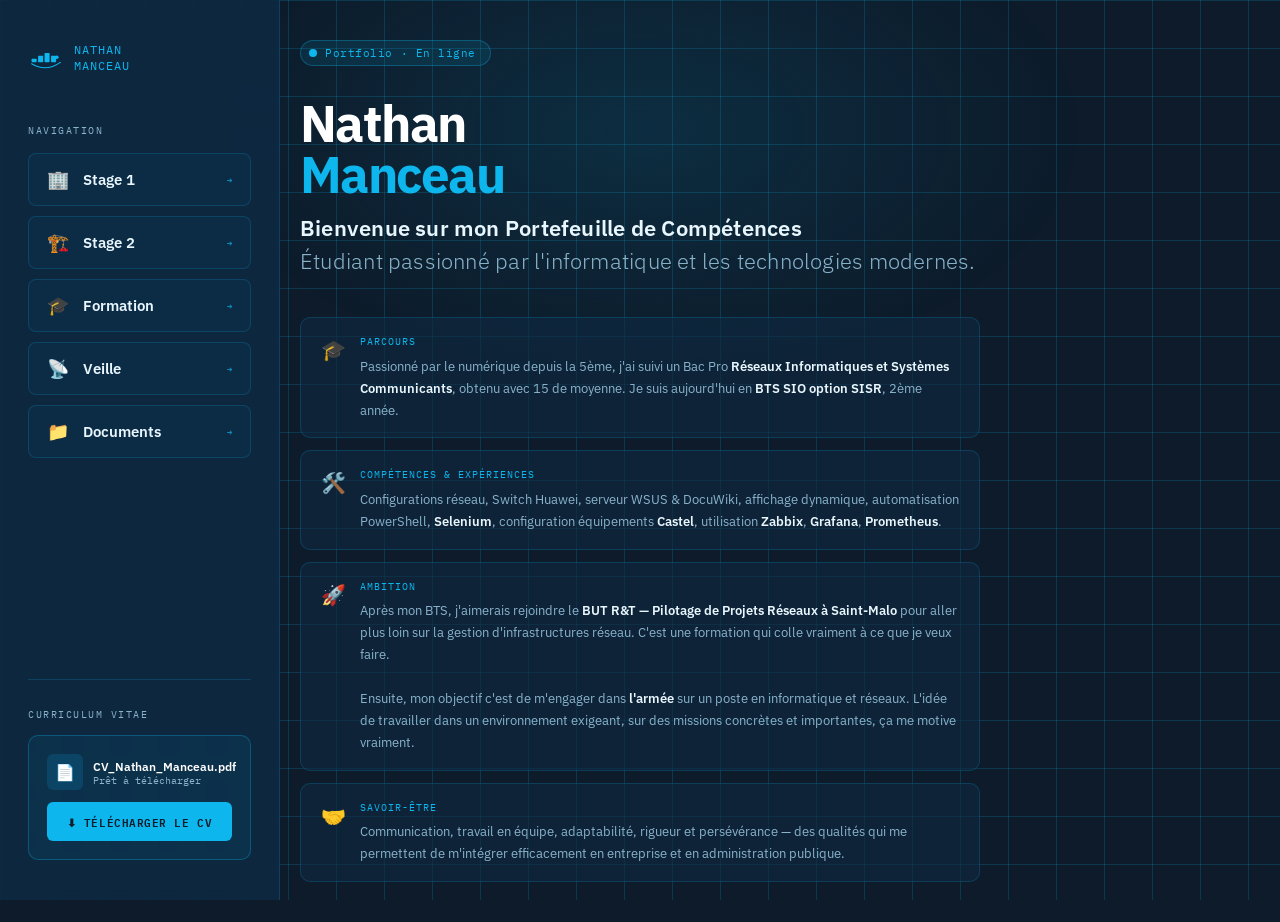
==== commit c87ec3b9: "Update index.html" ====
--- a/index.html
+++ b/index.html
@@ -16,9 +16,9 @@
     --docker-border: rgba(13,183,237,0.18);
     --white:         #ffffff;
   }
-
+ 
   * { margin: 0; padding: 0; box-sizing: border-box; }
-
+ 
   body {
     font-family: 'IBM Plex Sans', sans-serif;
     background: var(--docker-dark);
@@ -27,7 +27,7 @@
     display: flex;
     overflow-x: hidden;
   }
-
+ 
   /* ── BACKGROUND grid ── */
   body::before {
     content: '';
@@ -40,7 +40,7 @@
     pointer-events: none;
     z-index: 0;
   }
-
+ 
   /* glow blob */
   body::after {
     content: '';
@@ -53,7 +53,7 @@
     pointer-events: none;
     z-index: 0;
   }
-
+ 
   /* ── SIDEBAR ── */
   .sidebar {
     position: fixed;
@@ -68,20 +68,20 @@
     z-index: 10;
     animation: slideInLeft 0.6s ease both;
   }
-
+ 
   .sidebar-logo {
     display: flex;
     align-items: center;
     gap: 10px;
     margin-bottom: 48px;
   }
-
+ 
   /* Docker whale icon (SVG inline) */
   .whale-icon {
     width: 36px; height: 36px;
     flex-shrink: 0;
   }
-
+ 
   .sidebar-brand {
     font-family: 'IBM Plex Mono', monospace;
     font-size: 12px;
@@ -90,7 +90,7 @@
     text-transform: uppercase;
     line-height: 1.3;
   }
-
+ 
   .nav-label {
     font-family: 'IBM Plex Mono', monospace;
     font-size: 10px;
@@ -99,14 +99,14 @@
     letter-spacing: 0.15em;
     margin-bottom: 16px;
   }
-
+ 
   .nav-buttons {
     display: flex;
     flex-direction: column;
     gap: 10px;
     flex: 1;
   }
-
+ 
   .nav-btn {
     display: flex;
     align-items: center;
@@ -125,7 +125,7 @@
     position: relative;
     overflow: hidden;
   }
-
+ 
   .nav-btn::before {
     content: '';
     position: absolute;
@@ -136,21 +136,21 @@
     transition: transform 0.22s ease;
     border-radius: 0 2px 2px 0;
   }
-
+ 
   .nav-btn:hover {
     background: rgba(13,183,237,0.12);
     border-color: rgba(13,183,237,0.45);
     color: var(--white);
     transform: translateX(4px);
   }
-
+ 
   .nav-btn:hover::before { transform: scaleY(1); }
-
+ 
   .nav-btn .btn-icon {
     font-size: 18px;
     flex-shrink: 0;
   }
-
+ 
   .nav-btn .btn-tag {
     font-family: 'IBM Plex Mono', monospace;
     font-size: 9px;
@@ -158,14 +158,14 @@
     margin-left: auto;
     opacity: 0.7;
   }
-
+ 
   /* CV section */
   .cv-section {
     margin-top: auto;
     padding-top: 28px;
     border-top: 1px solid var(--docker-border);
   }
-
+ 
   .cv-label {
     font-family: 'IBM Plex Mono', monospace;
     font-size: 10px;
@@ -174,7 +174,7 @@
     letter-spacing: 0.15em;
     margin-bottom: 14px;
   }
-
+ 
   .cv-card {
     background: rgba(13,183,237,0.07);
     border: 1px solid rgba(13,183,237,0.3);
@@ -184,13 +184,13 @@
     flex-direction: column;
     gap: 12px;
   }
-
+ 
   .cv-file {
     display: flex;
     align-items: center;
     gap: 10px;
   }
-
+ 
   .cv-file-icon {
     width: 36px; height: 36px;
     background: rgba(13,183,237,0.15);
@@ -199,7 +199,7 @@
     font-size: 16px;
     flex-shrink: 0;
   }
-
+ 
   .cv-file-info { flex: 1; }
   .cv-file-name {
     font-size: 0.78rem;
@@ -211,7 +211,7 @@
     font-size: 10px;
     color: var(--docker-grey);
   }
-
+ 
   .cv-download-btn {
     display: flex;
     align-items: center;
@@ -231,13 +231,13 @@
     text-decoration: none;
     transition: all 0.2s ease;
   }
-
+ 
   .cv-download-btn:hover {
     background: #30ccf5;
     transform: translateY(-1px);
     box-shadow: 0 6px 20px rgba(13,183,237,0.35);
   }
-
+ 
   /* ── MAIN ── */
   .main {
     margin-left: 280px;
@@ -251,13 +251,13 @@
     position: relative;
     z-index: 1;
   }
-
+ 
   .hero {
     max-width: 680px;
     width: 100%;
     animation: fadeUp 0.7s 0.2s ease both;
   }
-
+ 
   .hero-chip {
     display: inline-flex;
     align-items: center;
@@ -268,21 +268,21 @@
     padding: 5px 14px 5px 8px;
     margin-bottom: 32px;
   }
-
+ 
   .chip-dot {
     width: 8px; height: 8px;
     border-radius: 50%;
     background: var(--docker-blue);
     animation: pulse 2s ease infinite;
   }
-
+ 
   .chip-text {
     font-family: 'IBM Plex Mono', monospace;
     font-size: 11px;
     color: var(--docker-blue);
     letter-spacing: 0.05em;
   }
-
+ 
   .hero-name {
     font-size: clamp(2.4rem, 4vw, 3.8rem);
     font-weight: 700;
@@ -291,11 +291,11 @@
     margin-bottom: 12px;
     color: var(--white);
   }
-
+ 
   .hero-name span {
     color: var(--docker-blue);
   }
-
+ 
   .hero-title {
     font-size: clamp(1rem, 2vw, 1.35rem);
     font-weight: 300;
@@ -304,12 +304,12 @@
     margin-bottom: 40px;
     line-height: 1.5;
   }
-
+ 
   .hero-title strong {
     color: var(--docker-light);
     font-weight: 600;
   }
-
+ 
   /* Container cards row */
   .container-row {
     display: flex;
@@ -317,7 +317,7 @@
     flex-wrap: wrap;
     margin-top: 8px;
   }
-
+ 
   .container-card {
     background: rgba(15,42,68,0.7);
     border: 1px solid var(--docker-border);
@@ -331,19 +331,19 @@
     color: var(--docker-grey);
     transition: all 0.2s ease;
   }
-
+ 
   .container-card:hover {
     border-color: rgba(13,183,237,0.4);
     color: var(--docker-light);
   }
-
+ 
   .container-card .status-dot {
     width: 6px; height: 6px;
     border-radius: 50%;
     background: #3ddc84;
     flex-shrink: 0;
   }
-
+ 
   /* decorative docker stack */
   .docker-stack {
     position: absolute;
@@ -357,7 +357,7 @@
     pointer-events: none;
     animation: fadeUp 1s 0.5s ease both;
   }
-
+ 
   .stack-block {
     width: 140px;
     height: 28px;
@@ -365,14 +365,14 @@
     border-radius: 4px;
     background: rgba(13,183,237,0.06);
   }
-
+ 
   .stack-block:nth-child(2) { width: 160px; }
   .stack-block:nth-child(3) { width: 120px; }
   .stack-block:nth-child(4) { width: 150px; }
-
+ 
   /* ── BIO ── */
   .bio { display: flex; flex-direction: column; gap: 12px; margin-top: 8px; }
-
+ 
   .bio-block {
     display: flex; align-items: flex-start; gap: 14px;
     background: rgba(15,42,68,0.6);
@@ -381,45 +381,45 @@
     padding: 16px 20px;
     transition: border-color 0.2s ease;
   }
-
+ 
   .bio-block:hover { border-color: rgba(13,183,237,0.35); }
   .bio-icon { font-size: 20px; flex-shrink: 0; margin-top: 2px; }
-
+ 
   .bio-text { font-size: 0.83rem; color: var(--docker-grey); line-height: 1.65; }
   .bio-text strong { color: var(--docker-light); font-weight: 600; }
-
+ 
   .bio-heading {
     font-family: 'IBM Plex Mono', monospace;
     font-size: 10px; color: var(--docker-blue);
     text-transform: uppercase; letter-spacing: 0.1em; margin-bottom: 5px;
   }
-
+ 
   /* ── ANIMATIONS ── */
   @keyframes fadeUp {
     from { opacity: 0; transform: translateY(24px); }
     to   { opacity: 1; transform: translateY(0); }
   }
-
+ 
   @keyframes slideInLeft {
     from { opacity: 0; transform: translateX(-30px); }
     to   { opacity: 1; transform: translateX(0); }
   }
-
+ 
   @keyframes pulse {
     0%, 100% { opacity: 1; transform: scale(1); }
     50%       { opacity: 0.5; transform: scale(0.85); }
   }
-
+ 
   
     body { flex-direction: column; }
     .main { margin-left: 0; padding: 40px 24px; }
     .docker-stack { display: none; }
   }
-
+ 
   /* ── RESPONSIVE ── */
   @media (max-width: 768px) {
     body { flex-direction: column; }
-
+ 
     .sidebar {
       position: relative;
       width: 100%;
@@ -428,57 +428,57 @@
       border-bottom: 1px solid var(--docker-border);
       padding: 20px 20px 16px;
     }
-
+ 
     .sidebar-logo { margin-bottom: 16px; }
-
+ 
     .nav-label { margin-bottom: 10px; }
-
+ 
     .nav-buttons {
       display: grid;
       grid-template-columns: repeat(2, 1fr);
       gap: 8px;
       flex: none;
     }
-
+ 
     .nav-btn { padding: 10px 12px; font-size: 0.82rem; }
-
+ 
     .cv-section {
       margin-top: 16px;
       padding-top: 16px;
     }
-
+ 
     .cv-card { flex-direction: row; align-items: center; gap: 10px; padding: 12px; }
     .cv-file { flex: 1; }
     .cv-download-btn { white-space: nowrap; padding: 8px 12px; }
-
+ 
     .main {
       margin-left: 0 !important;
       max-width: 100% !important;
       padding: 28px 20px 48px;
       min-height: auto;
     }
-
+ 
     .page-header { margin-bottom: 28px; }
     .page-title { font-size: 1.4rem; }
-
+ 
     .two-col { grid-template-columns: 1fr; }
-
+ 
     .hero-name { font-size: 2rem; }
     .docker-stack { display: none; }
-
+ 
     .productions-grid { grid-template-columns: 1fr; }
-
+ 
     .table-wrap { font-size: 0.75rem; }
     th, td { padding: 8px 10px; }
   }
-
+ 
 </style>
 </head>
 <body>
-
+ 
 <!-- ── SIDEBAR ── -->
 <aside class="sidebar">
-
+ 
   <div class="sidebar-logo" style="cursor:pointer;" onclick="window.location.href='index.html'">
     <!-- Docker whale SVG -->
     <svg class="whale-icon" viewBox="0 0 100 100" fill="none" xmlns="http://www.w3.org/2000/svg">
@@ -491,7 +491,7 @@
     </svg>
     <div class="sidebar-brand">Nathan<br>Manceau</div>
   </div>
-
+ 
   <div class="nav-label">Navigation</div>
   <nav class="nav-buttons">
     <a href="stage1.html" class="nav-btn">
@@ -516,11 +516,11 @@
     </a>
     <a href="documents.html" class="nav-btn">
       <span class="btn-icon">📁</span>
-      Document
+      Documents
       <span class="btn-tag">→</span>
     </a>
   </nav>
-
+ 
   <!-- CV -->
   <div class="cv-section">
     <div class="cv-label">Curriculum Vitae</div>
@@ -537,12 +537,12 @@
       </a>
     </div>
   </div>
-
+ 
 </aside>
-
+ 
 <!-- ── MAIN ── -->
 <main class="main">
-
+ 
   <!-- Decorative stack -->
   <div class="docker-stack">
     <div class="stack-block"></div>
@@ -550,20 +550,20 @@
     <div class="stack-block"></div>
     <div class="stack-block"></div>
   </div>
-
+ 
   <div class="hero">
     <div class="hero-chip">
       <div class="chip-dot"></div>
       <span class="chip-text">Portfolio · En ligne</span>
     </div>
-
+ 
     <h2 class="hero-name">Nathan<br><span>Manceau</span></h2>
-
+ 
     <p class="hero-title">
       <strong>Bienvenue sur mon Portefeuille de Compétences</strong><br>
       Étudiant passionné par l'informatique et les technologies modernes.
     </p>
-
+ 
     <div class="bio">
       <div class="bio-block">
         <div class="bio-icon">🎓</div>
@@ -596,8 +596,8 @@
       </div>
     </div>
   </div>
-
+ 
 </main>
-
+ 
 </body>
 </html>
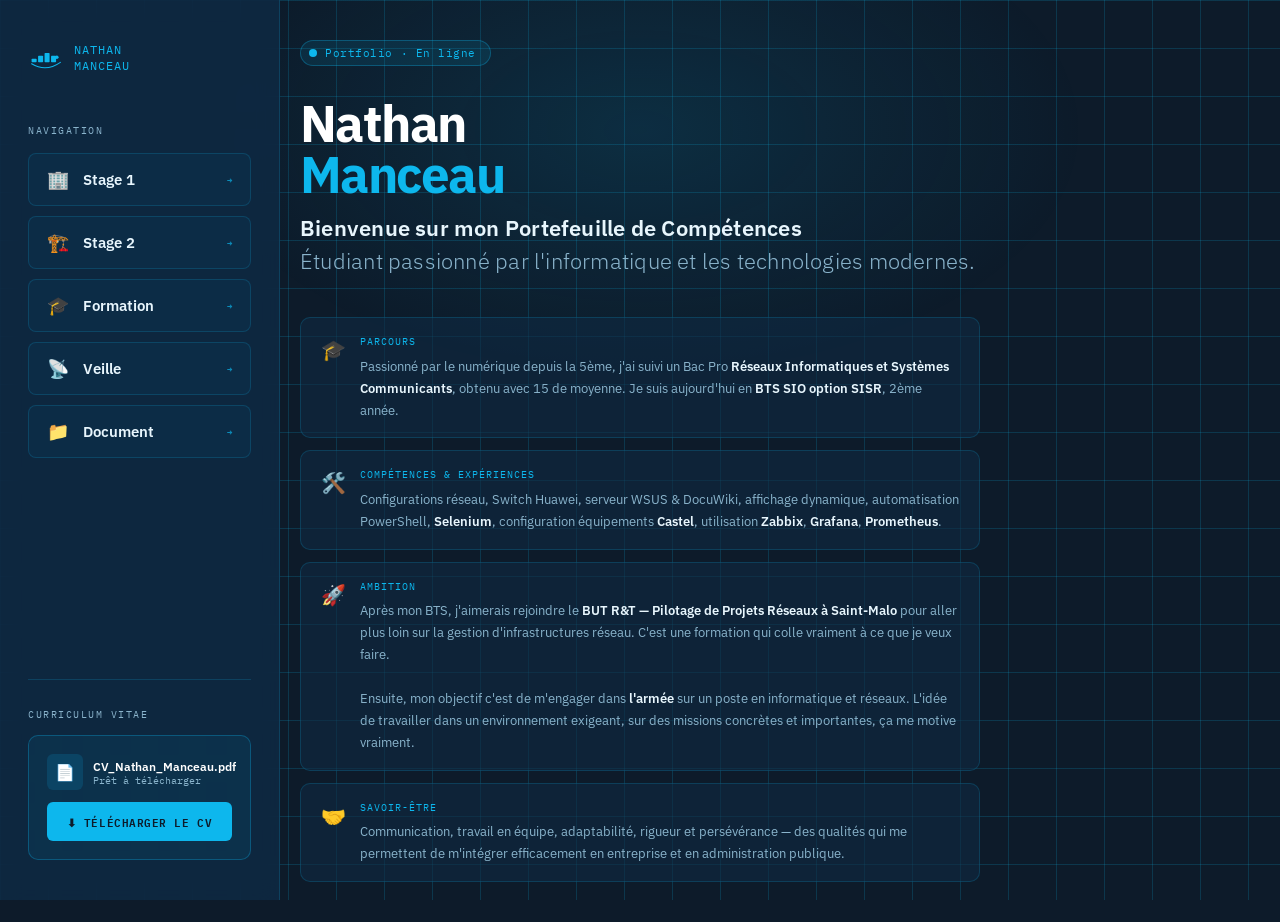
==== commit 85c62561: "Update index.html" ====
--- a/index.html
+++ b/index.html
@@ -516,7 +516,7 @@
     </a>
     <a href="documents.html" class="nav-btn">
       <span class="btn-icon">📁</span>
-      Documents
+      Document
       <span class="btn-tag">→</span>
     </a>
   </nav>
